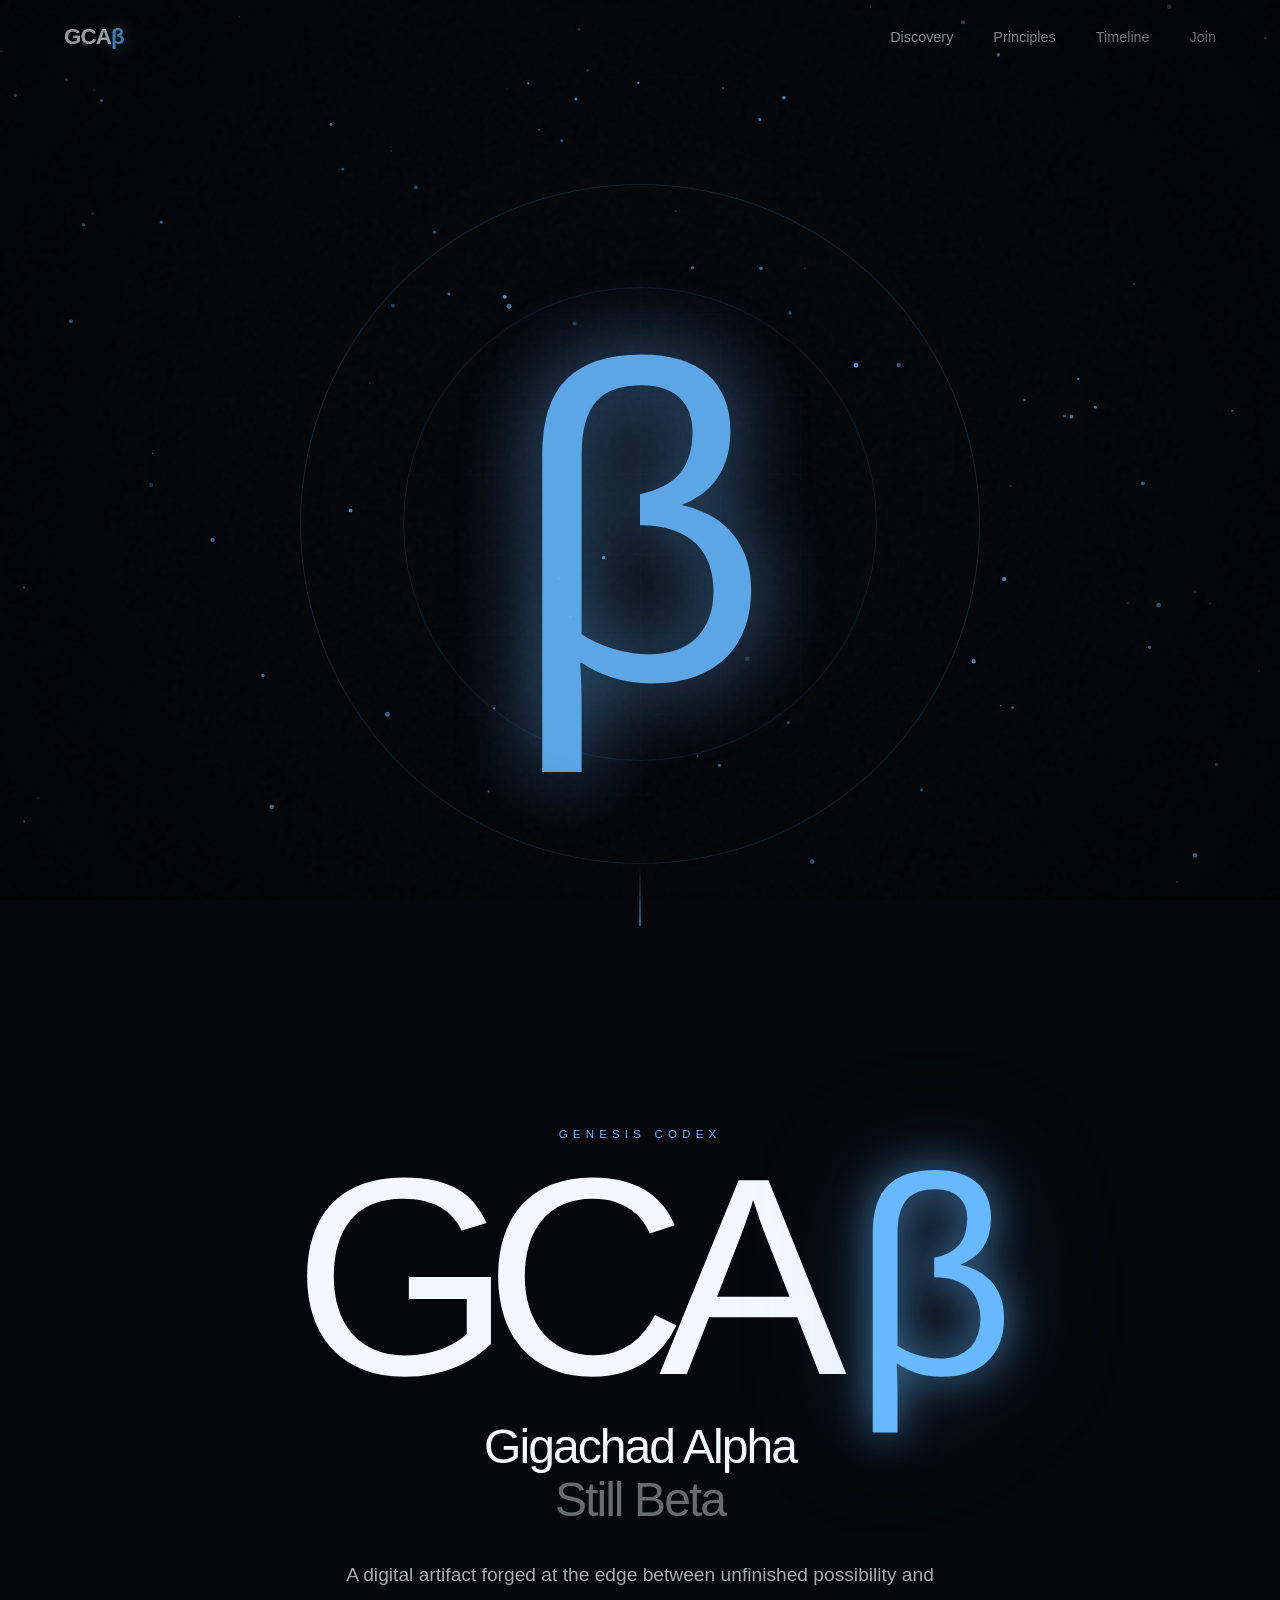
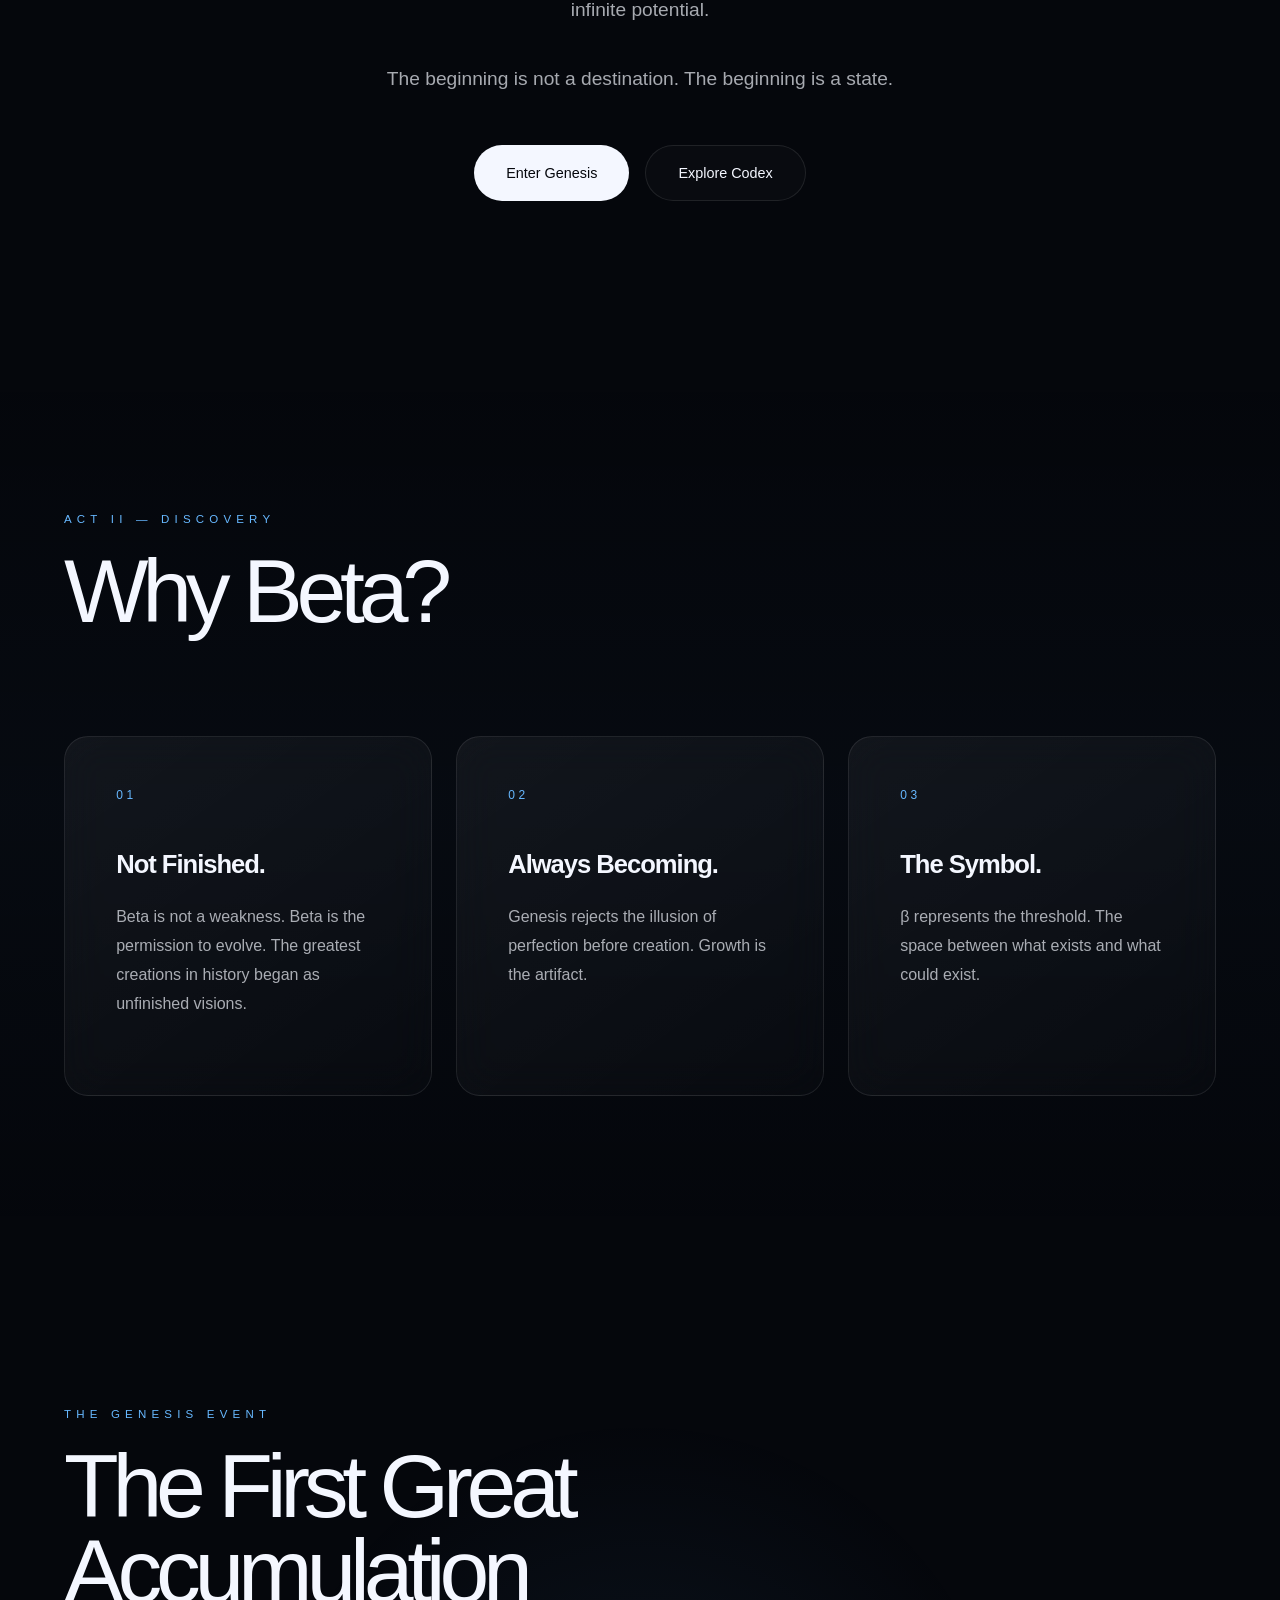
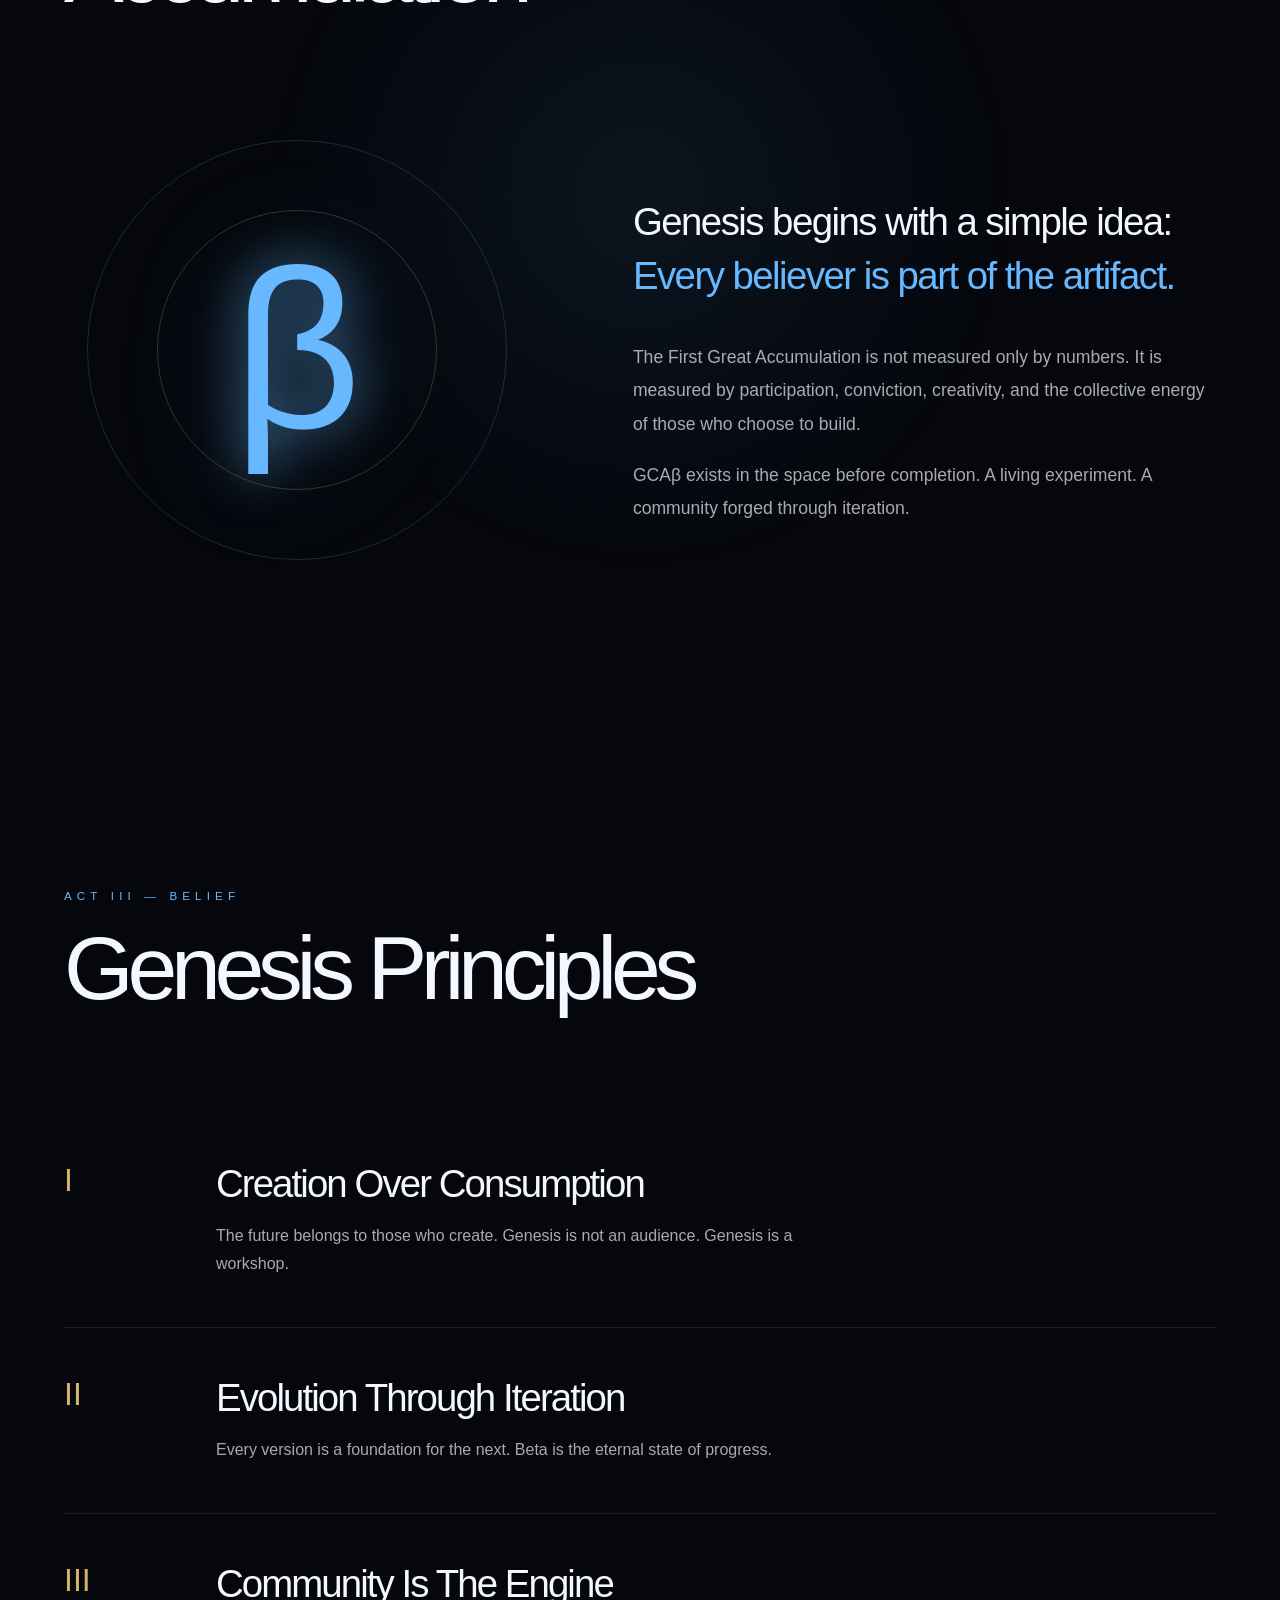
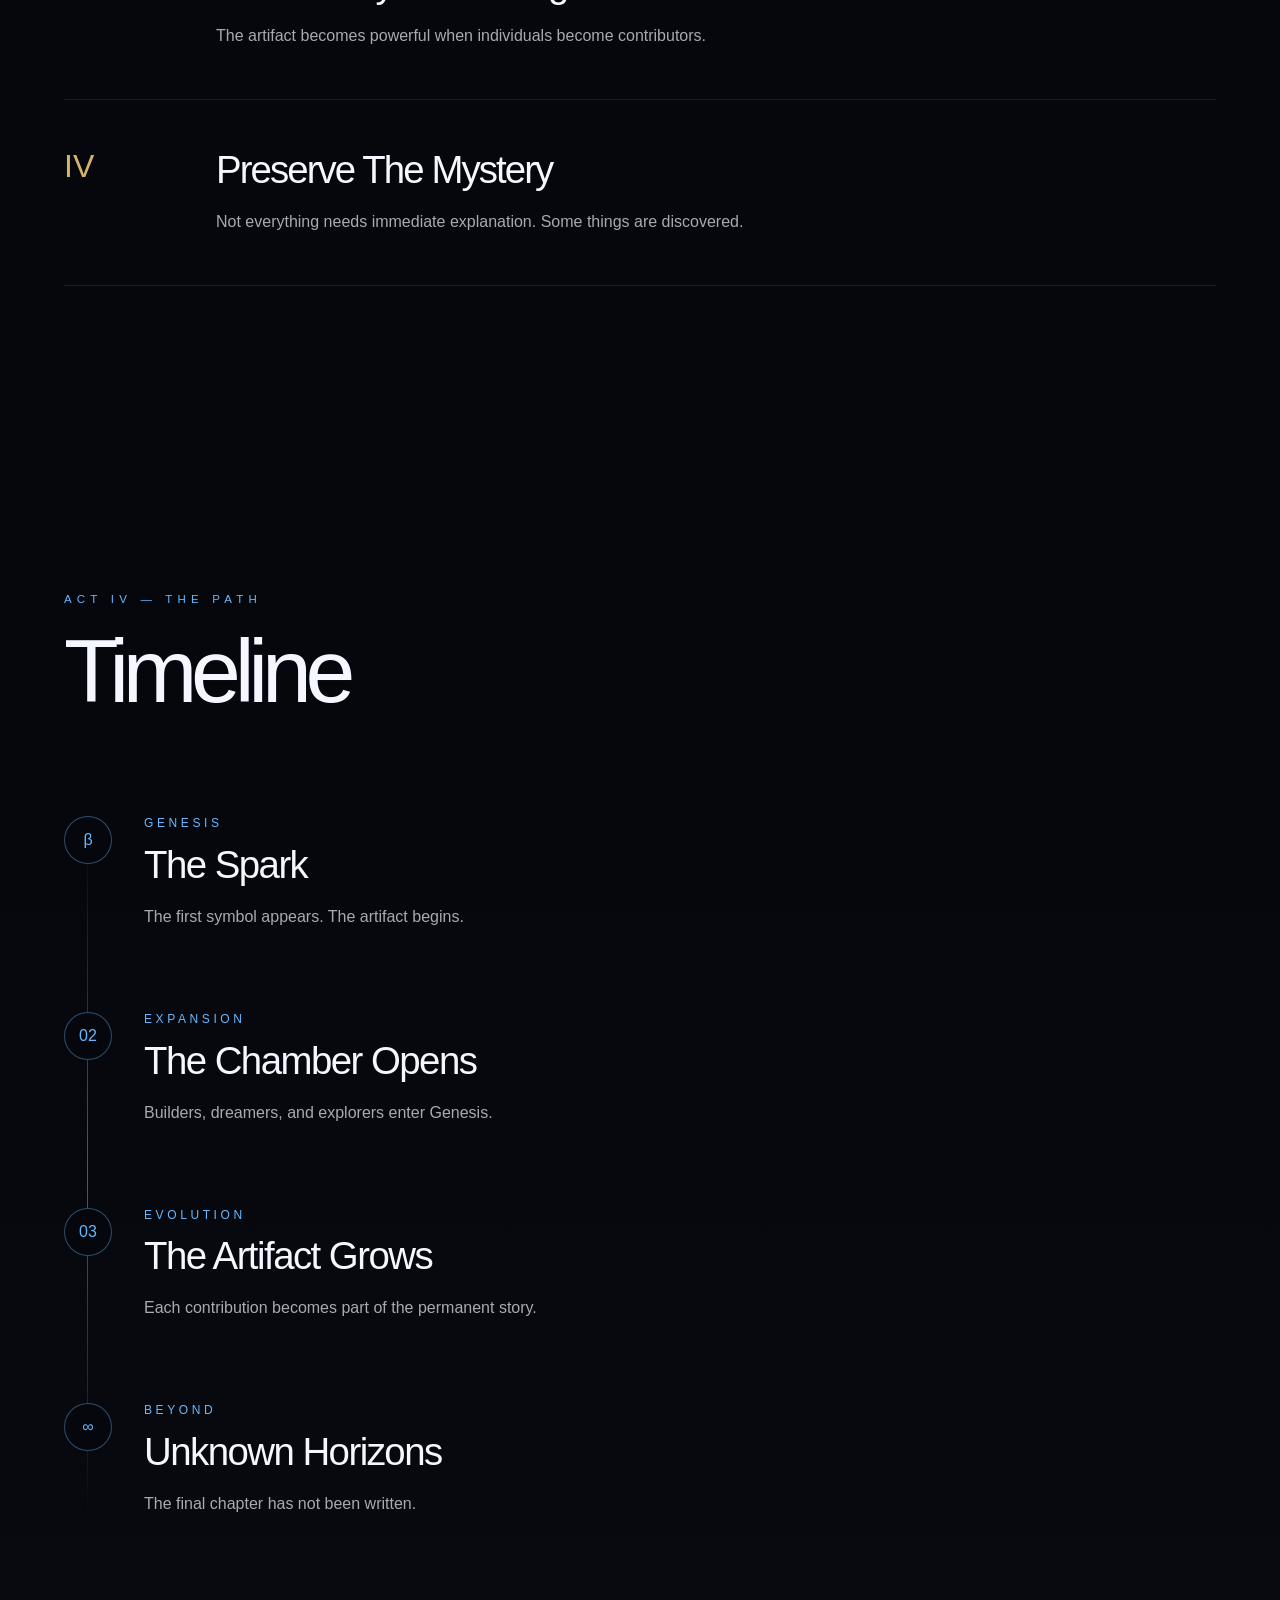
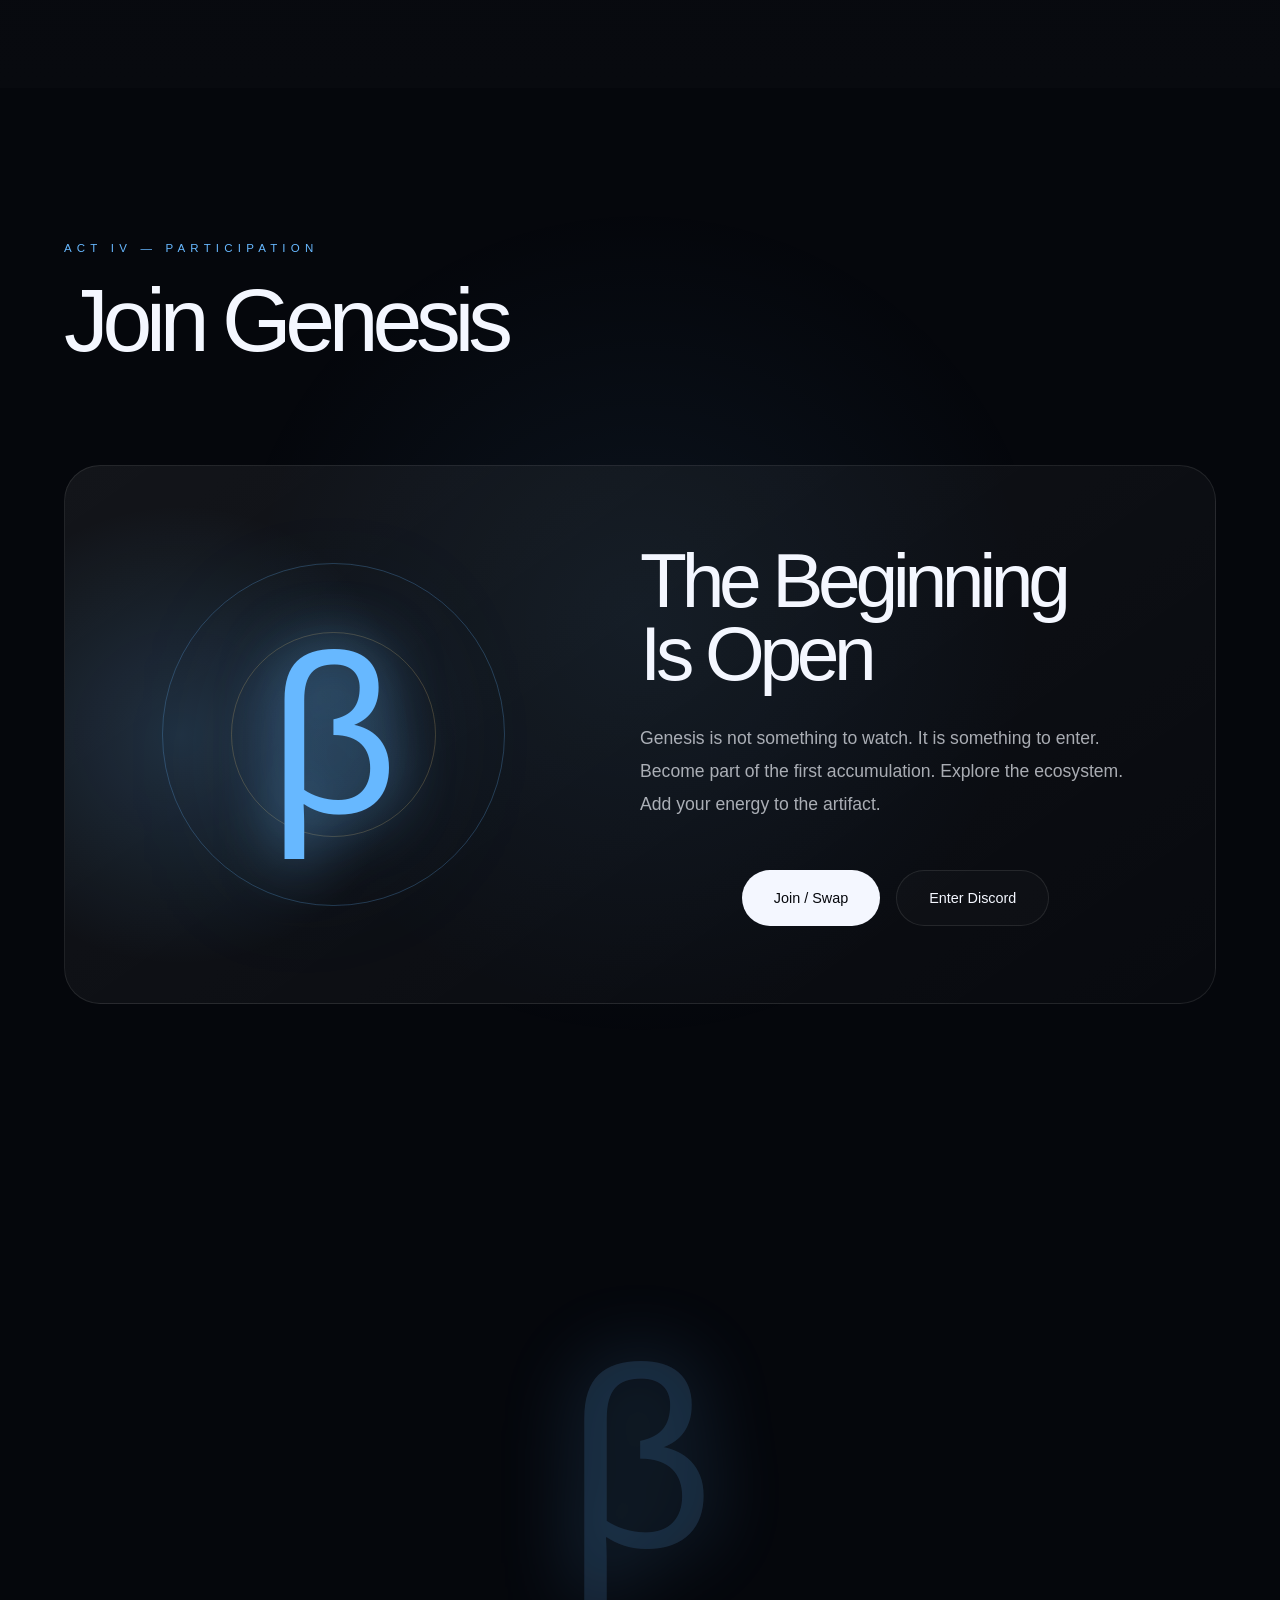
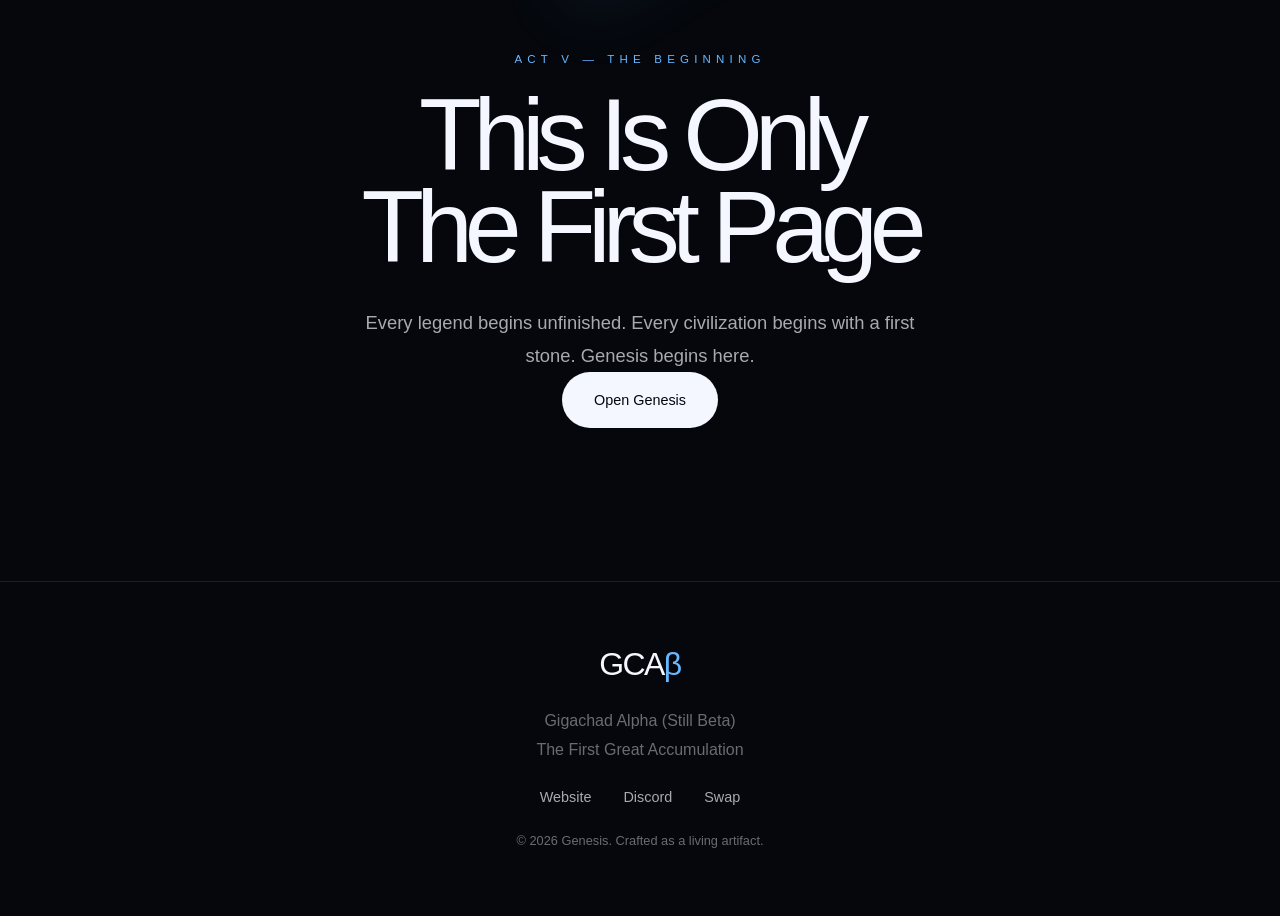
==== index.html @ 34734d59 "Add files via upload" ====
<!DOCTYPE html>
<html lang="en">
<head>
    <meta charset="UTF-8">

    <meta name="viewport" content="width=device-width, initial-scale=1.0">

    <title>GCAβ — Gigachad Alpha (Still Beta)</title>

    <meta name="description" content="Genesis Codex. GCAβ — Gigachad Alpha (Still Beta). A digital artifact documenting the First Great Accumulation.">

    <meta name="keywords" content="GCAβ, Gigachad Alpha, Genesis, crypto, Base, Web3, community, accumulation">

    <meta name="author" content="Genesis">

    <meta name="theme-color" content="#05070c">

    <meta property="og:title" content="GCAβ — Gigachad Alpha (Still Beta)">
    <meta property="og:description" content="The First Great Accumulation begins. Enter Genesis.">
    <meta property="og:type" content="website">
    <meta property="og:url" content="https://gchbeta.github.io/GCA/">

    <meta name="twitter:card" content="summary_large_image">
    <meta name="twitter:title" content="GCAβ — Gigachad Alpha (Still Beta)">
    <meta name="twitter:description" content="The First Great Accumulation begins.">

    <link rel="stylesheet" href="styles.css">
    <link rel="icon"
      type="image/svg+xml"
      href="favicon.svg">

</head>

<body>


    <div class="genesis-loader" aria-hidden="true">
        <div class="loader-symbol">
            β
        </div>

        <div class="loader-line"></div>

        <p>
            Initializing Genesis
        </p>
    </div>


    <header class="site-header">

        <nav class="navigation" aria-label="Main navigation">

            <a href="#arrival" class="brand" aria-label="Genesis home">
                GCA<span>β</span>
            </a>

            <button class="menu-toggle"
                    type="button"
                    aria-label="Open navigation menu"
                    aria-expanded="false">

                <span></span>
                <span></span>

            </button>


            <div class="nav-links">

                <a href="#discovery">
                    Discovery
                </a>

                <a href="#belief">
                    Principles
                </a>

                <a href="#timeline">
                    Timeline
                </a>

                <a href="#join">
                    Join
                </a>

            </div>

        </nav>

    </header>



    <main>

        <canvas id="particle-field"></canvas>

            <section class="genesis-opening">

            <div class="opening-core">

            <div class="opening-beta">
            β
            </div>

            </div>

                        <div class="ambient-grid"></div>

            <div class="energy-core"
                 aria-hidden="true">

                <div class="beta-ring"></div>

            </div>

                        <div class="scroll-indicator"
                 aria-hidden="true">

                <span></span>


            </div>


</section>

        <!-- ======================================================
             ACT I — ARRIVAL
        ======================================================= -->


        <section id="arrival"
                 class="chapter chapter-arrival"
                 aria-labelledby="arrival-title">

            

            <div class="hero-content">


                <p class="eyebrow">
                    Genesis Codex
                </p>


                <h1 id="arrival-title">

                    <span>
                        GCA
                    </span><span class="symbol">
                        β
                    </span>

                </h1>


                <h2>
                    Gigachad Alpha
                    <br>
                    <span>
                        Still Beta
                    </span>
                </h2>


                <p class="hero-description">

                    A digital artifact forged at the edge between
                    unfinished possibility and infinite potential.

                    <br><br>

                    The beginning is not a destination.
                    The beginning is a state.

                </p>


                <div class="hero-actions">

                    <a class="primary-button"
                       href="https://gchbeta.github.io/GCA/"
                       target="_blank"
                       rel="noopener noreferrer">

                        Enter Genesis

                    </a>


                    <a class="secondary-button"
                       href="#discovery">

                        Explore Codex

                    </a>

                </div>


            </div>



        </section>





        <!-- ======================================================
             ACT II — DISCOVERY
        ======================================================= -->


        <section id="discovery"
                 class="chapter chapter-discovery"
                 aria-labelledby="discovery-title">


            <div class="section-container">


                <header class="section-header">

                    <p class="eyebrow">
                        Act II — Discovery
                    </p>


                    <h2 id="discovery-title">

                        Why Beta?

                    </h2>


                </header>



                <div class="manifesto-grid">


                    <article class="manifesto-card">

                        <span class="card-index">
                            01
                        </span>


                        <h3>
                            Not Finished.
                        </h3>


                        <p>

                            Beta is not a weakness.
                            Beta is the permission to evolve.

                            The greatest creations in history
                            began as unfinished visions.

                        </p>


                    </article>



                    <article class="manifesto-card">

                        <span class="card-index">
                            02
                        </span>


                        <h3>
                            Always Becoming.
                        </h3>


                        <p>

                            Genesis rejects the illusion of
                            perfection before creation.

                            Growth is the artifact.

                        </p>


                    </article>



                    <article class="manifesto-card">

                        <span class="card-index">
                            03
                        </span>


                        <h3>
                            The Symbol.
                        </h3>


                        <p>

                            β represents the threshold.

                            The space between what exists
                            and what could exist.

                        </p>


                    </article>



                </div>


            </div>


        </section>

                <!-- ======================================================
             ACT II — THE FIRST GREAT ACCUMULATION
        ======================================================= -->


        <section class="chapter chapter-accumulation"
                 aria-labelledby="accumulation-title">


            <div class="section-container">


                <header class="section-header">

                    <p class="eyebrow">
                        The Genesis Event
                    </p>


                    <h2 id="accumulation-title">

                        The First Great
                        <br>
                        Accumulation

                    </h2>


                </header>



                <div class="accumulation-layout">


                    <div class="accumulation-symbol"
                         aria-hidden="true">

                        <div class="orbit orbit-one"></div>
                        <div class="orbit orbit-two"></div>

                        <div class="core-symbol">
                            β
                        </div>

                    </div>



                    <div class="accumulation-text">


                        <p class="large-text">

                            Genesis begins with a simple idea:

                            <strong>
                                Every believer is part of the artifact.
                            </strong>

                        </p>



                        <p>

                            The First Great Accumulation is not
                            measured only by numbers.

                            It is measured by participation,
                            conviction, creativity,
                            and the collective energy of those
                            who choose to build.

                        </p>



                        <p>

                            GCAβ exists in the space before
                            completion.

                            A living experiment.
                            A community forged through iteration.

                        </p>



                    </div>


                </div>


            </div>


        </section>





        <!-- ======================================================
             ACT III — BELIEF
        ======================================================= -->


        <section id="belief"
                 class="chapter chapter-belief"
                 aria-labelledby="belief-title">


            <div class="section-container">


                <header class="section-header">

                    <p class="eyebrow">
                        Act III — Belief
                    </p>


                    <h2 id="belief-title">

                        Genesis Principles

                    </h2>


                </header>




                <div class="principles">


                    <article class="principle">


                        <div class="principle-number">
                            I
                        </div>


                        <div>

                            <h3>
                                Creation Over Consumption
                            </h3>


                            <p>

                                The future belongs to those who
                                create.

                                Genesis is not an audience.
                                Genesis is a workshop.

                            </p>


                        </div>


                    </article>




                    <article class="principle">


                        <div class="principle-number">
                            II
                        </div>


                        <div>

                            <h3>
                                Evolution Through Iteration
                            </h3>


                            <p>

                                Every version is a foundation
                                for the next.

                                Beta is the eternal state of
                                progress.

                            </p>


                        </div>


                    </article>




                    <article class="principle">


                        <div class="principle-number">
                            III
                        </div>


                        <div>

                            <h3>
                                Community Is The Engine
                            </h3>


                            <p>

                                The artifact becomes powerful
                                when individuals become
                                contributors.

                            </p>


                        </div>


                    </article>




                    <article class="principle">


                        <div class="principle-number">
                            IV
                        </div>


                        <div>

                            <h3>
                                Preserve The Mystery
                            </h3>


                            <p>

                                Not everything needs immediate
                                explanation.

                                Some things are discovered.

                            </p>


                        </div>


                    </article>



                </div>


            </div>


        </section>





        <!-- ======================================================
             ACT IV — TIMELINE
        ======================================================= -->


        <section id="timeline"
                 class="chapter chapter-timeline"
                 aria-labelledby="timeline-title">


            <div class="section-container">


                <header class="section-header">


                    <p class="eyebrow">
                        Act IV — The Path
                    </p>


                    <h2 id="timeline-title">

                        Timeline

                    </h2>


                </header>




                <div class="timeline-track">


                    <article class="timeline-entry">


                        <div class="timeline-marker">
                            β
                        </div>


                        <div class="timeline-content">


                            <p class="timeline-stage">
                                Genesis
                            </p>


                            <h3>
                                The Spark
                            </h3>


                            <p>

                                The first symbol appears.

                                The artifact begins.

                            </p>


                        </div>


                    </article>





                    <article class="timeline-entry">


                        <div class="timeline-marker">
                            02
                        </div>


                        <div class="timeline-content">


                            <p class="timeline-stage">
                                Expansion
                            </p>


                            <h3>
                                The Chamber Opens
                            </h3>


                            <p>

                                Builders, dreamers,
                                and explorers enter Genesis.

                            </p>


                        </div>


                    </article>





                    <article class="timeline-entry">


                        <div class="timeline-marker">
                            03
                        </div>


                        <div class="timeline-content">


                            <p class="timeline-stage">
                                Evolution
                            </p>


                            <h3>
                                The Artifact Grows
                            </h3>


                            <p>

                                Each contribution becomes
                                part of the permanent story.

                            </p>


                        </div>


                    </article>





                    <article class="timeline-entry">


                        <div class="timeline-marker">
                            ∞
                        </div>


                        <div class="timeline-content">


                            <p class="timeline-stage">
                                Beyond
                            </p>


                            <h3>
                                Unknown Horizons
                            </h3>


                            <p>

                                The final chapter has not
                                been written.

                            </p>


                        </div>


                    </article>



                </div>


            </div>


        </section>

                <!-- ======================================================
             ACT IV — PARTICIPATION
        ======================================================= -->


        <section id="join"
                 class="chapter chapter-join"
                 aria-labelledby="join-title">


            <div class="section-container">


                <header class="section-header">


                    <p class="eyebrow">
                        Act IV — Participation
                    </p>


                    <h2 id="join-title">

                        Join Genesis

                    </h2>


                </header>



                <div class="join-panel">


                    <div class="join-emblem"
                         aria-hidden="true">

                        <div class="join-ring"></div>

                        <div class="join-beta">
                            β
                        </div>

                    </div>



                    <div class="join-content">


                        <h3>

                            The Beginning
                            <br>
                            Is Open

                        </h3>



                        <p>

                            Genesis is not something to watch.

                            It is something to enter.

                            Become part of the first accumulation.
                            Explore the ecosystem.
                            Add your energy to the artifact.

                        </p>




                        <div class="join-actions">


                            <a class="primary-button"
                               href="https://app.uniswap.org/swap?chain=base&inputCurrency=NATIVE&outputCurrency=0x6d0b8eb75e9d6735cc301c3a6e82adee43590b07&value=0.0060&field=input"
                               target="_blank"
                               rel="noopener noreferrer">

                                Join / Swap

                            </a>



                            <a class="secondary-button"
                               href="https://discord.gg/bB5WRbemFR"
                               target="_blank"
                               rel="noopener noreferrer">

                                Enter Discord

                            </a>


                        </div>



                    </div>


                </div>


            </div>


        </section>





        <!-- ======================================================
             ACT V — THE BEGINNING
        ======================================================= -->


        <section class="chapter chapter-beginning"
                 aria-labelledby="beginning-title">


            <div class="final-chamber">


                <div class="final-symbol"
                     aria-hidden="true">

                    β

                </div>



                <p class="eyebrow">

                    Act V — The Beginning

                </p>



                <h2 id="beginning-title">

                    This Is Only
                    <br>
                    The First Page

                </h2>



                <p>

                    Every legend begins unfinished.

                    Every civilization begins with a first stone.

                    Genesis begins here.

                </p>



                <a class="primary-button"
                   href="https://gchbeta.github.io/GCA/"
                   target="_blank"
                   rel="noopener noreferrer">

                    Open Genesis

                </a>



            </div>


        </section>



    </main>





    <footer class="site-footer">


        <div class="footer-inner">


            <div class="footer-brand">

                GCA<span>β</span>

            </div>



            <p>

                Gigachad Alpha (Still Beta)

                <br>

                The First Great Accumulation

            </p>



            <div class="footer-links">


                <a href="https://gchbeta.github.io/GCA/"
                   target="_blank"
                   rel="noopener noreferrer">

                    Website

                </a>



                <a href="https://discord.gg/bB5WRbemFR"
                   target="_blank"
                   rel="noopener noreferrer">

                    Discord

                </a>



                <a href="https://app.uniswap.org/swap?chain=base&inputCurrency=NATIVE&outputCurrency=0x6d0b8eb75e9d6735cc301c3a6e82adee43590b07&value=0.0060&field=input"
                   target="_blank"
                   rel="noopener noreferrer">

                    Swap

                </a>


            </div>



            <p class="copyright">

                © <span id="current-year"></span> Genesis.

                Crafted as a living artifact.

            </p>


        </div>


    </footer>





    <script src="app.js"></script>


</body>

</html>
---- styles.css ----
/*
========================================================

    GENESIS CODEX
    GCAβ — Gigachad Alpha (Still Beta)

    Production Stylesheet
    Pure CSS3

========================================================
*/


/* ======================================================
   ROOT SYSTEM
====================================================== */


:root {

    --obsidian:
        #05070c;

    --void:
        #020308;

    --surface:
        rgba(255, 255, 255, 0.035);

    --surface-light:
        rgba(255, 255, 255, 0.06);

    --line:
        rgba(255, 255, 255, 0.09);

    --text:
        #f4f7ff;

    --text-soft:
        rgba(244, 247, 255, 0.68);

    --text-muted:
        rgba(244, 247, 255, 0.42);

    --blue:
        #67b8ff;

    --blue-soft:
        rgba(103, 184, 255, 0.25);

    --gold:
        #d6b36a;

    --beta-glow:
        rgba(103, 184, 255, 0.65);

    --max-width:
        1280px;

    --section-padding:
        clamp(5rem, 12vw, 12rem);

    --radius:
        24px;

    --transition:
        500ms cubic-bezier(.22, 1, .36, 1);

}





/* ======================================================
   RESET
====================================================== */


*,
*::before,
*::after {

    box-sizing:
        border-box;

}



html {

    scroll-behavior:
        smooth;

    background:
        var(--obsidian);

}



body {

    margin:
        0;

    min-height:
        100vh;

    background:
        var(--obsidian);

    color:
        var(--text);

    font-family:

        Inter,
        -apple-system,
        BlinkMacSystemFont,
        "SF Pro Display",
        "SF Pro Text",
        Helvetica,
        Arial,
        sans-serif;

    overflow-x:
        hidden;

    text-rendering:
        optimizeLegibility;

    -webkit-font-smoothing:
        antialiased;

}





img,
svg {

    max-width:
        100%;

    display:
        block;

}



a {

    color:
        inherit;

    text-decoration:
        none;

}



button {

    font:
        inherit;

}





/* ======================================================
   LOADING CHAMBER
====================================================== */


.genesis-loader {

    position:
        fixed;

    inset:
        0;

    z-index:
        9999;

    display:
        flex;

    flex-direction:
        column;

    align-items:
        center;

    justify-content:
        center;

    background:
        var(--void);

    transition:
        opacity 900ms ease,
        visibility 900ms ease;

}



.genesis-loader.hidden {

    opacity:
        0;

    visibility:
        hidden;

}



.loader-symbol {

    font-size:
        clamp(5rem, 12vw, 10rem);

    font-weight:
        300;

    color:
        var(--blue);

    text-shadow:

        0 0 40px var(--beta-glow),
        0 0 100px rgba(103,184,255,.25);

    animation:

        loaderPulse 2.8s infinite ease-in-out;

}



.loader-line {

    width:
        180px;

    height:
        1px;

    margin-top:
        2rem;

    background:

        linear-gradient(

            90deg,

            transparent,

            var(--blue),

            transparent

        );

    animation:

        loaderScan 2s infinite ease;

}



.genesis-loader p {

    margin-top:
        1.5rem;

    color:
        var(--text-muted);

    font-size:
        .75rem;

    letter-spacing:
        .35em;

    text-transform:
        uppercase;

}





@keyframes loaderPulse {


    0%,
    100% {

        transform:
            scale(.95);

        opacity:
            .65;

    }


    50% {

        transform:
            scale(1.05);

        opacity:
            1;

    }


}



@keyframes loaderScan {


    0% {

        transform:
            scaleX(.2);

        opacity:
            .3;

    }


    50% {

        transform:
            scaleX(1);

        opacity:
            1;

    }


    100% {

        transform:
            scaleX(.2);

        opacity:
            .3;

    }


}





/* ======================================================
   HEADER
====================================================== */


.site-header {

    position:
        fixed;

    top:
        0;

    left:
        0;

    width:
        100%;

    z-index:
        100;

    padding:
        1.5rem clamp(1.5rem, 5vw, 4rem);

    transition:
        background var(--transition),
        backdrop-filter var(--transition);

}



.site-header.scrolled {

    background:
        rgba(5,7,12,.65);

    backdrop-filter:
        blur(20px);

    border-bottom:
        1px solid var(--line);

}



.navigation {

    max-width:
        var(--max-width);

    margin:
        auto;

    display:
        flex;

    align-items:
        center;

    justify-content:
        space-between;

}



.brand {

    font-size:
        1.4rem;

    font-weight:
        600;

    letter-spacing:
        -.04em;

}



.brand span {

    color:
        var(--blue);

    text-shadow:
        0 0 18px var(--beta-glow);

}



.nav-links {

    display:
        flex;

    gap:
        2.5rem;

}



.nav-links a {

    position:
        relative;

    color:
        var(--text-soft);

    font-size:
        .9rem;

    transition:
        color var(--transition);

}



.nav-links a:hover {

    color:
        var(--text);

}



.nav-links a::after {

    content:
        "";

    position:
        absolute;

    bottom:
        -.5rem;

    left:
        0;

    width:
        100%;

    height:
        1px;

    background:
        var(--blue);

    transform:
        scaleX(0);

    transform-origin:
        left;

    transition:
        transform var(--transition);

}



.nav-links a:hover::after {

    transform:
        scaleX(1);

}

/* ======================================================
   MOBILE NAVIGATION
====================================================== */


.menu-toggle {

    display:
        none;

    width:
        42px;

    height:
        42px;

    border:
        1px solid var(--line);

    background:
        transparent;

    border-radius:
        50%;

    cursor:
        pointer;

    align-items:
        center;

    justify-content:
        center;

    flex-direction:
        column;

    gap:
        6px;

}



.menu-toggle span {

    width:
        16px;

    height:
        1px;

    background:
        var(--text);

    transition:
        transform var(--transition);

}





/* ======================================================
   GLOBAL CHAPTER SYSTEM
====================================================== */


.chapter {

    position:
        relative;

    min-height:
        100vh;

    display:
        flex;

    align-items:
        center;

    overflow:
        hidden;

    padding:
        var(--section-padding) clamp(1.5rem, 5vw, 4rem);

}



.section-container {

    position:
        relative;

    width:
        min(100%, var(--max-width));

    margin:
        auto;

}



.section-header {

    max-width:
        900px;

    margin-bottom:
        clamp(3rem, 8vw, 7rem);

}



.eyebrow {

    margin:
        0 0 1.5rem;

    color:
        var(--blue);

    font-size:
        .72rem;

    font-weight:
        500;

    letter-spacing:
        .45em;

    text-transform:
        uppercase;

}



.section-header h2 {

    margin:
        0;

    font-size:
        clamp(3rem, 7vw, 7rem);

    line-height:
        .95;

    letter-spacing:
        -.07em;

    font-weight:
        500;

}


#particle-field {

    position:fixed;

    inset:0;

    width:100%;

    height:100%;

    pointer-events:none;

    z-index:0;

}


main,
.site-header,
.site-footer {

    position:relative;

    z-index:2;

}


/* ======================================================
   ARRIVAL / HERO
====================================================== */

.genesis-opening {

    min-height:100vh;

    display:flex;

    align-items:center;

    justify-content:center;

    position:relative;

}


.opening-beta {

    font-size:
        clamp(15rem,35vw,35rem);

    font-weight:200;

    color:#67b8ff;

    opacity:.9;

    text-shadow:
        0 0 80px rgba(103,184,255,.7);

    animation:
        breathe 8s infinite ease-in-out;

}


.opening-core p {

    text-align:center;

    letter-spacing:.5em;

    text-transform:uppercase;

    color:
        rgba(255,255,255,.5);

}



@keyframes breathe {

    0%,100% {

        transform:scale(.96);

    }


    50% {

        transform:scale(1.04);

    }

}


.chapter-arrival {

    min-height:
        100svh;

    justify-content:
        center;

}



.ambient-grid {

    position:
        absolute;

    inset:
        0;

    opacity:
        .35;

    background-image:

        linear-gradient(
            rgba(103,184,255,.06) 1px,
            transparent 1px
        ),

        linear-gradient(
            90deg,
            rgba(103,184,255,.06) 1px,
            transparent 1px
        );

    background-size:
        80px 80px;

    mask-image:
        radial-gradient(
            circle at center,
            black,
            transparent 70%
        );

}



.energy-core {

    position:
        absolute;

    top:
        50%;

    left:
        50%;

    width:
        min(75vw, 850px);

    aspect-ratio:
        1;

    transform:
        translate(-50%, -50%);

    pointer-events:
        none;

}



.beta-ring {

    position:
        absolute;

    inset:
        10%;

    border-radius:
        50%;

    border:

        1px solid
        rgba(103,184,255,.15);

    animation:

        rotateSlow 40s linear infinite;

}



.beta-ring::before {

    content:
        "";

    position:
        absolute;

    inset:
        15%;

    border-radius:
        inherit;

    border:

        1px solid
        rgba(103,184,255,.1);

}



.beta-symbol {

    position:
        absolute;

    inset:
        0;

    display:
        flex;

    align-items:
        center;

    justify-content:
        center;

    font-size:
        clamp(18rem, 40vw, 35rem);

    font-weight:
        200;

    color:
        rgba(103,184,255,.08);

    text-shadow:

        0 0 80px rgba(103,184,255,.2);

}



.hero-content {

    position:
        relative;

    z-index:
        2;

    text-align:
        center;

    max-width:
        900px;

}



.hero-content h1 {

    margin:
        0;

    font-size:
        clamp(7rem, 22vw, 18rem);

    line-height:
        .8;

    font-weight:
        500;

    letter-spacing:
        -.1em;

}



.hero-content h1 .symbol {

    color:
        var(--blue);

    text-shadow:

        0 0 40px var(--beta-glow),
        0 0 120px rgba(103,184,255,.35);

}



.hero-content h2 {

    margin:
        2rem 0;

    font-size:
        clamp(1.8rem, 4vw, 3rem);

    line-height:
        1.1;

    font-weight:
        400;

    letter-spacing:
        -.04em;

}



.hero-content h2 span {

    color:
        var(--text-muted);

}



.hero-description {

    max-width:
        620px;

    margin:
        0 auto;

    color:
        var(--text-soft);

    font-size:
        clamp(1rem, 1.5vw, 1.25rem);

    line-height:
        1.8;

}





/* ======================================================
   BUTTON SYSTEM
====================================================== */


.hero-actions,
.join-actions {

    display:
        flex;

    justify-content:
        center;

    align-items:
        center;

    gap:
        1rem;

    margin-top:
        3rem;

}



.primary-button,
.secondary-button {

    display:
        inline-flex;

    align-items:
        center;

    justify-content:
        center;

    min-height:
        56px;

    padding:
        0 2rem;

    border-radius:
        999px;

    font-size:
        .9rem;

    transition:
        transform var(--transition),
        background var(--transition),
        border-color var(--transition);

}



.primary-button {

    background:
        var(--text);

    color:
        var(--obsidian);

}



.primary-button:hover {

    transform:
        translateY(-3px);

}



.secondary-button {

    border:
        1px solid var(--line);

    color:
        var(--text);

    background:
        rgba(255,255,255,.02);

}



.secondary-button:hover {

    border-color:
        rgba(103,184,255,.5);

    background:
        rgba(103,184,255,.08);

}



.scroll-indicator {

    position:
        absolute;

    bottom:
        3rem;

    left:
        50%;

    transform:
        translateX(-50%);

    display:
        flex;

    flex-direction:
        column;

    align-items:
        center;

    gap:
        1rem;

}



.scroll-indicator span {

    width:
        1px;

    height:
        60px;

    background:
        linear-gradient(
            transparent,
            var(--blue)
        );

}



.scroll-indicator p {

    margin:
        0;

    font-size:
        .65rem;

    letter-spacing:
        .4em;

    text-transform:
        uppercase;

    color:
        var(--text-muted);

}





@keyframes rotateSlow {

    from {

        transform:
            rotate(0deg);

    }


    to {

        transform:
            rotate(360deg);

    }

}

/* ======================================================
   DISCOVERY SECTION
====================================================== */


.chapter-discovery {

    background:
        linear-gradient(
            180deg,
            transparent,
            rgba(103,184,255,.025),
            transparent
        );

}



.manifesto-grid {

    display:
        grid;

    grid-template-columns:
        repeat(3, 1fr);

    gap:
        1.5rem;

}



.manifesto-card {

    position:
        relative;

    padding:
        clamp(2rem, 4vw, 3.5rem);

    min-height:
        360px;

    border:
        1px solid var(--line);

    border-radius:
        var(--radius);

    background:
        linear-gradient(
            145deg,
            rgba(255,255,255,.05),
            rgba(255,255,255,.015)
        );

    backdrop-filter:
        blur(20px);

    transition:
        transform var(--transition),
        border-color var(--transition);

}



.manifesto-card:hover {

    transform:
        translateY(-8px);

    border-color:
        rgba(103,184,255,.35);

}



.card-index {

    display:
        block;

    margin-bottom:
        3rem;

    color:
        var(--blue);

    font-size:
        .75rem;

    letter-spacing:
        .3em;

}



.manifesto-card h3 {

    margin:
        0 0 1.5rem;

    font-size:
        clamp(1.4rem, 2vw, 2rem);

    letter-spacing:
        -.04em;

}



.manifesto-card p {

    margin:
        0;

    color:
        var(--text-soft);

    line-height:
        1.8;

}





/* ======================================================
   ACCUMULATION SECTION
====================================================== */


.chapter-accumulation {

    background:
        radial-gradient(
            circle at center,
            rgba(103,184,255,.08),
            transparent 45%
        );

}



.accumulation-layout {

    display:
        grid;

    grid-template-columns:
        .8fr 1fr;

    align-items:
        center;

    gap:
        clamp(3rem, 8vw, 8rem);

}



.accumulation-symbol {

    position:
        relative;

    aspect-ratio:
        1;

    display:
        flex;

    align-items:
        center;

    justify-content:
        center;

}



.orbit {

    position:
        absolute;

    border-radius:
        50%;

    border:
        1px solid rgba(103,184,255,.2);

}



.orbit-one {

    inset:
        5%;

    animation:
        rotateSlow 35s linear infinite;

}



.orbit-two {

    inset:
        20%;

    border-color:
        rgba(214,179,106,.25);

    animation:
        rotateSlow 20s linear reverse infinite;

}



.core-symbol {

    font-size:
        clamp(8rem, 18vw, 14rem);

    font-weight:
        200;

    color:
        var(--blue);

    text-shadow:

        0 0 50px var(--beta-glow),
        0 0 120px rgba(103,184,255,.3);

}



.accumulation-text {

    color:
        var(--text-soft);

    font-size:
        1.1rem;

    line-height:
        1.9;

}



.accumulation-text .large-text {

    font-size:
        clamp(1.5rem, 3vw, 2.5rem);

    line-height:
        1.4;

    color:
        var(--text);

    letter-spacing:
        -.04em;

}



.accumulation-text strong {

    color:
        var(--blue);

    font-weight:
        500;

}





/* ======================================================
   PRINCIPLES
====================================================== */


.principles {

    display:
        flex;

    flex-direction:
        column;

}



.principle {

    display:
        grid;

    grid-template-columns:
        120px 1fr;

    gap:
        2rem;

    padding:
        3rem 0;

    border-bottom:
        1px solid var(--line);

}



.principle-number {

    font-size:
        2rem;

    color:
        var(--gold);

    font-weight:
        300;

}



.principle h3 {

    margin:
        0 0 1rem;

    font-size:
        clamp(1.5rem, 3vw, 2.5rem);

    font-weight:
        400;

    letter-spacing:
        -.05em;

}



.principle p {

    max-width:
        650px;

    margin:
        0;

    color:
        var(--text-soft);

    line-height:
        1.8;

}





/* ======================================================
   TIMELINE
====================================================== */


.chapter-timeline {

    background:
        linear-gradient(
            180deg,
            transparent,
            rgba(255,255,255,.015)
        );

}



.timeline-track {

    position:
        relative;

    display:
        flex;

    flex-direction:
        column;

    gap:
        4rem;

}



.timeline-track::before {

    content:
        "";

    position:
        absolute;

    left:
        23px;

    top:
        20px;

    bottom:
        20px;

    width:
        1px;

    background:
        linear-gradient(
            transparent,
            rgba(103,184,255,.5),
            transparent
        );

}



.timeline-entry {

    display:
        grid;

    grid-template-columns:
        48px 1fr;

    gap:
        2rem;

}



.timeline-marker {

    width:
        48px;

    height:
        48px;

    border-radius:
        50%;

    border:
        1px solid rgba(103,184,255,.4);

    display:
        flex;

    align-items:
        center;

    justify-content:
        center;

    background:
        var(--obsidian);

    color:
        var(--blue);

    position:
        relative;

    z-index:
        2;

}



.timeline-stage {

    margin:
        0 0 .8rem;

    color:
        var(--blue);

    font-size:
        .75rem;

    letter-spacing:
        .3em;

    text-transform:
        uppercase;

}



.timeline-content h3 {

    margin:
        0 0 1rem;

    font-size:
        clamp(1.5rem, 3vw, 2.4rem);

    font-weight:
        400;

    letter-spacing:
        -.04em;

}



.timeline-content p:last-child {

    color:
        var(--text-soft);

    line-height:
        1.8;

}

/* ======================================================
   JOIN SECTION
====================================================== */


.chapter-join {

    background:
        radial-gradient(
            circle at center,
            rgba(103,184,255,.08),
            transparent 50%
        );

}



.join-panel {

    position:
        relative;

    display:
        grid;

    grid-template-columns:
        .8fr 1fr;

    align-items:
        center;

    gap:
        clamp(3rem, 8vw, 8rem);

    padding:
        clamp(2rem, 5vw, 5rem);

    border:
        1px solid var(--line);

    border-radius:
        calc(var(--radius) * 1.5);

    background:

        linear-gradient(
            145deg,
            rgba(255,255,255,.06),
            rgba(255,255,255,.015)
        );

    overflow:
        hidden;

}



.join-panel::before {

    content:
        "";

    position:
        absolute;

    width:
        500px;

    height:
        500px;

    top:
        50%;

    left:
        10%;

    transform:
        translate(-50%, -50%);

    background:
        radial-gradient(
            circle,
            rgba(103,184,255,.18),
            transparent 65%
        );

    pointer-events:
        none;

}



.join-emblem {

    position:
        relative;

    aspect-ratio:
        1;

    display:
        flex;

    align-items:
        center;

    justify-content:
        center;

}



.join-ring {

    position:
        absolute;

    inset:
        8%;

    border-radius:
        50%;

    border:

        1px solid
        rgba(103,184,255,.25);

    animation:

        rotateSlow 30s linear infinite;

}



.join-ring::after {

    content:
        "";

    position:
        absolute;

    inset:
        20%;

    border-radius:
        inherit;

    border:

        1px solid
        rgba(214,179,106,.25);

}



.join-beta {

    position:
        relative;

    font-size:
        clamp(8rem, 18vw, 14rem);

    font-weight:
        200;

    color:
        var(--blue);

    text-shadow:

        0 0 60px var(--beta-glow),
        0 0 140px rgba(103,184,255,.35);

}



.join-content h3 {

    margin:
        0 0 2rem;

    font-size:
        clamp(2.5rem, 6vw, 5rem);

    line-height:
        .95;

    font-weight:
        400;

    letter-spacing:
        -.07em;

}



.join-content p {

    max-width:
        600px;

    color:
        var(--text-soft);

    font-size:
        1.1rem;

    line-height:
        1.9;

}





/* ======================================================
   FINAL CHAMBER
====================================================== */


.chapter-beginning {

    min-height:
        90vh;

    justify-content:
        center;

    text-align:
        center;

}



.final-chamber {

    max-width:
        900px;

}



.final-symbol {

    margin-bottom:
        3rem;

    font-size:
        clamp(8rem, 20vw, 16rem);

    font-weight:
        200;

    color:
        rgba(103,184,255,.15);

    text-shadow:

        0 0 80px rgba(103,184,255,.3);

}



.final-chamber h2 {

    margin:
        0 0 2rem;

    font-size:
        clamp(3rem, 8vw, 8rem);

    line-height:
        .9;

    letter-spacing:
        -.08em;

    font-weight:
        500;

}



.final-chamber p:not(.eyebrow) {

    max-width:
        600px;

    margin:
        0 auto;

    color:
        var(--text-soft);

    font-size:
        1.15rem;

    line-height:
        1.8;

}





/* ======================================================
   FOOTER
====================================================== */


.site-footer {

    border-top:
        1px solid var(--line);

    padding:
        4rem clamp(1.5rem, 5vw, 4rem);

}



.footer-inner {

    max-width:
        var(--max-width);

    margin:
        auto;

    display:
        flex;

    flex-direction:
        column;

    align-items:
        center;

    text-align:
        center;

    gap:
        1.5rem;

}



.footer-brand {

    font-size:
        2rem;

    font-weight:
        500;

    letter-spacing:
        -.05em;

}



.footer-brand span {

    color:
        var(--blue);

}



.footer-inner p {

    margin:
        0;

    color:
        var(--text-muted);

    line-height:
        1.8;

}



.footer-links {

    display:
        flex;

    flex-wrap:
        wrap;

    justify-content:
        center;

    gap:
        2rem;

}



.footer-links a {

    color:
        var(--text-soft);

    font-size:
        .9rem;

    transition:
        color var(--transition);

}



.footer-links a:hover {

    color:
        var(--blue);

}



.copyright {

    font-size:
        .8rem;

}





/* ======================================================
   REVEAL ANIMATIONS
====================================================== */


.reveal {

    opacity:
        0;

    transform:
        translateY(40px);

    transition:

        opacity 900ms cubic-bezier(.22,1,.36,1),
        transform 900ms cubic-bezier(.22,1,.36,1);

}



.reveal.visible {

    opacity:
        1;

    transform:
        translateY(0);

}





/* ======================================================
   PERFORMANCE
====================================================== */


.energy-core,
.beta-ring,
.orbit,
.join-ring {

    will-change:
        transform;

}





/* ======================================================
   RESPONSIVE TABLET
====================================================== */


@media (max-width: 900px) {


    .manifesto-grid {

        grid-template-columns:
            1fr;

    }



    .accumulation-layout,
    .join-panel {

        grid-template-columns:
            1fr;

    }



    .accumulation-symbol,
    .join-emblem {

        max-width:
            420px;

        margin:
            auto;

    }



    .principle {

        grid-template-columns:
            70px 1fr;

    }


}

/* ======================================================
   RESPONSIVE MOBILE SYSTEM
====================================================== */


@media (max-width: 700px) {



    :root {

        --section-padding:
            5rem;

    }



    .site-header {

        padding:
            1.25rem 1.25rem;

    }



    .menu-toggle {

        display:
            flex;

    }



    .nav-links {

        position:
            fixed;

        top:
            0;

        right:
            0;

        width:
            min(85vw, 360px);

        height:
            100svh;

        padding:
            7rem 2rem 2rem;

        flex-direction:
            column;

        gap:
            1.8rem;

        background:

            rgba(5,7,12,.92);

        backdrop-filter:
            blur(30px);

        border-left:
            1px solid var(--line);

        transform:
            translateX(100%);

        transition:
            transform var(--transition);

    }



    .nav-links.active {

        transform:
            translateX(0);

    }



    .nav-links a {

        font-size:
            1.2rem;

    }



    .menu-toggle.active span:first-child {

        transform:
            translateY(3.5px)
            rotate(45deg);

    }



    .menu-toggle.active span:last-child {

        transform:
            translateY(-3.5px)
            rotate(-45deg);

    }





    .chapter {

        padding:
            5rem 1.25rem;

    }



    .hero-content h1 {

        font-size:
            clamp(5rem, 28vw, 9rem);

    }



    .hero-content h2 {

        margin-top:
            1.5rem;

    }



    .hero-actions,
    .join-actions {

        flex-direction:
            column;

        width:
            100%;

    }



    .primary-button,
    .secondary-button {

        width:
            100%;

    }



    .beta-symbol {

        font-size:
            15rem;

    }



    .energy-core {

        width:
            130vw;

    }



    .section-header h2 {

        font-size:
            clamp(2.8rem, 14vw, 4.5rem);

    }



    .manifesto-card {

        min-height:
            auto;

        padding:
            2rem;

    }



    .card-index {

        margin-bottom:
            2rem;

    }



    .accumulation-symbol {

        margin-bottom:
            2rem;

    }



    .accumulation-text {

        font-size:
            1rem;

    }



    .principle {

        grid-template-columns:
            1fr;

        gap:
            1rem;

        padding:
            2rem 0;

    }



    .principle-number {

        font-size:
            1.5rem;

    }



    .timeline-entry {

        grid-template-columns:
            40px 1fr;

        gap:
            1rem;

    }



    .timeline-track::before {

        left:
            19px;

    }



    .timeline-marker {

        width:
            40px;

        height:
            40px;

        font-size:
            .85rem;

    }



    .join-panel {

        padding:
            2rem 1.5rem;

    }



    .join-content h3 {

        font-size:
            clamp(2.5rem, 13vw, 4rem);

    }



    .join-content p {

        font-size:
            1rem;

    }



    .final-chamber h2 {

        font-size:
            clamp(3rem, 15vw, 5rem);

    }



    .footer-links {

        flex-direction:
            column;

        gap:
            1rem;

    }



}







/* ======================================================
   SMALL DEVICE OPTIMIZATION
====================================================== */


@media (max-width: 420px) {



    .hero-content h1 {

        font-size:
            5rem;

    }



    .hero-description {

        font-size:
            .95rem;

    }



    .loader-symbol {

        font-size:
            5rem;

    }



    .timeline-content h3 {

        font-size:
            1.5rem;

    }



}







/* ======================================================
   ACCESSIBILITY
====================================================== */


@media (prefers-reduced-motion: reduce) {



    *,
    *::before,
    *::after {

        animation-duration:
            0.01ms !important;

        animation-iteration-count:
            1 !important;

        scroll-behavior:
            auto !important;

        transition-duration:
            0.01ms !important;

    }



}





/* ======================================================
   FOCUS STATES
====================================================== */


a:focus-visible,
button:focus-visible {

    outline:

        2px solid var(--blue);

    outline-offset:

        6px;

}







/* ======================================================
   SELECTION
====================================================== */


::selection {

    background:
        rgba(103,184,255,.25);

    color:
        var(--text);

}







/* ======================================================
   FINAL ATMOSPHERIC LAYERS
====================================================== */


body::before {

    content:
        "";

    position:
        fixed;

    inset:
        0;

    pointer-events:
        none;

    z-index:
        999;

    background:

        radial-gradient(
            circle at center,
            transparent 40%,
            rgba(0,0,0,.45)
            100%
        );

}



body::after {

    content:
        "";

    position:
        fixed;

    inset:
        0;

    pointer-events:
        none;

    z-index:
        998;

    opacity:
        .025;

    background-image:

        url("data:image/svg+xml,%3Csvg viewBox='0 0 180 180' xmlns='http://www.w3.org/2000/svg'%3E%3Cfilter id='n'%3E%3CfeTurbulence type='fractalNoise' baseFrequency='.8' numOctaves='3'/%3E%3C/filter%3E%3Crect width='180' height='180' filter='url(%23n)'/%3E%3C/svg%3E");

}







/* ======================================================
   END OF GENESIS STYLESHEET
====================================================== */
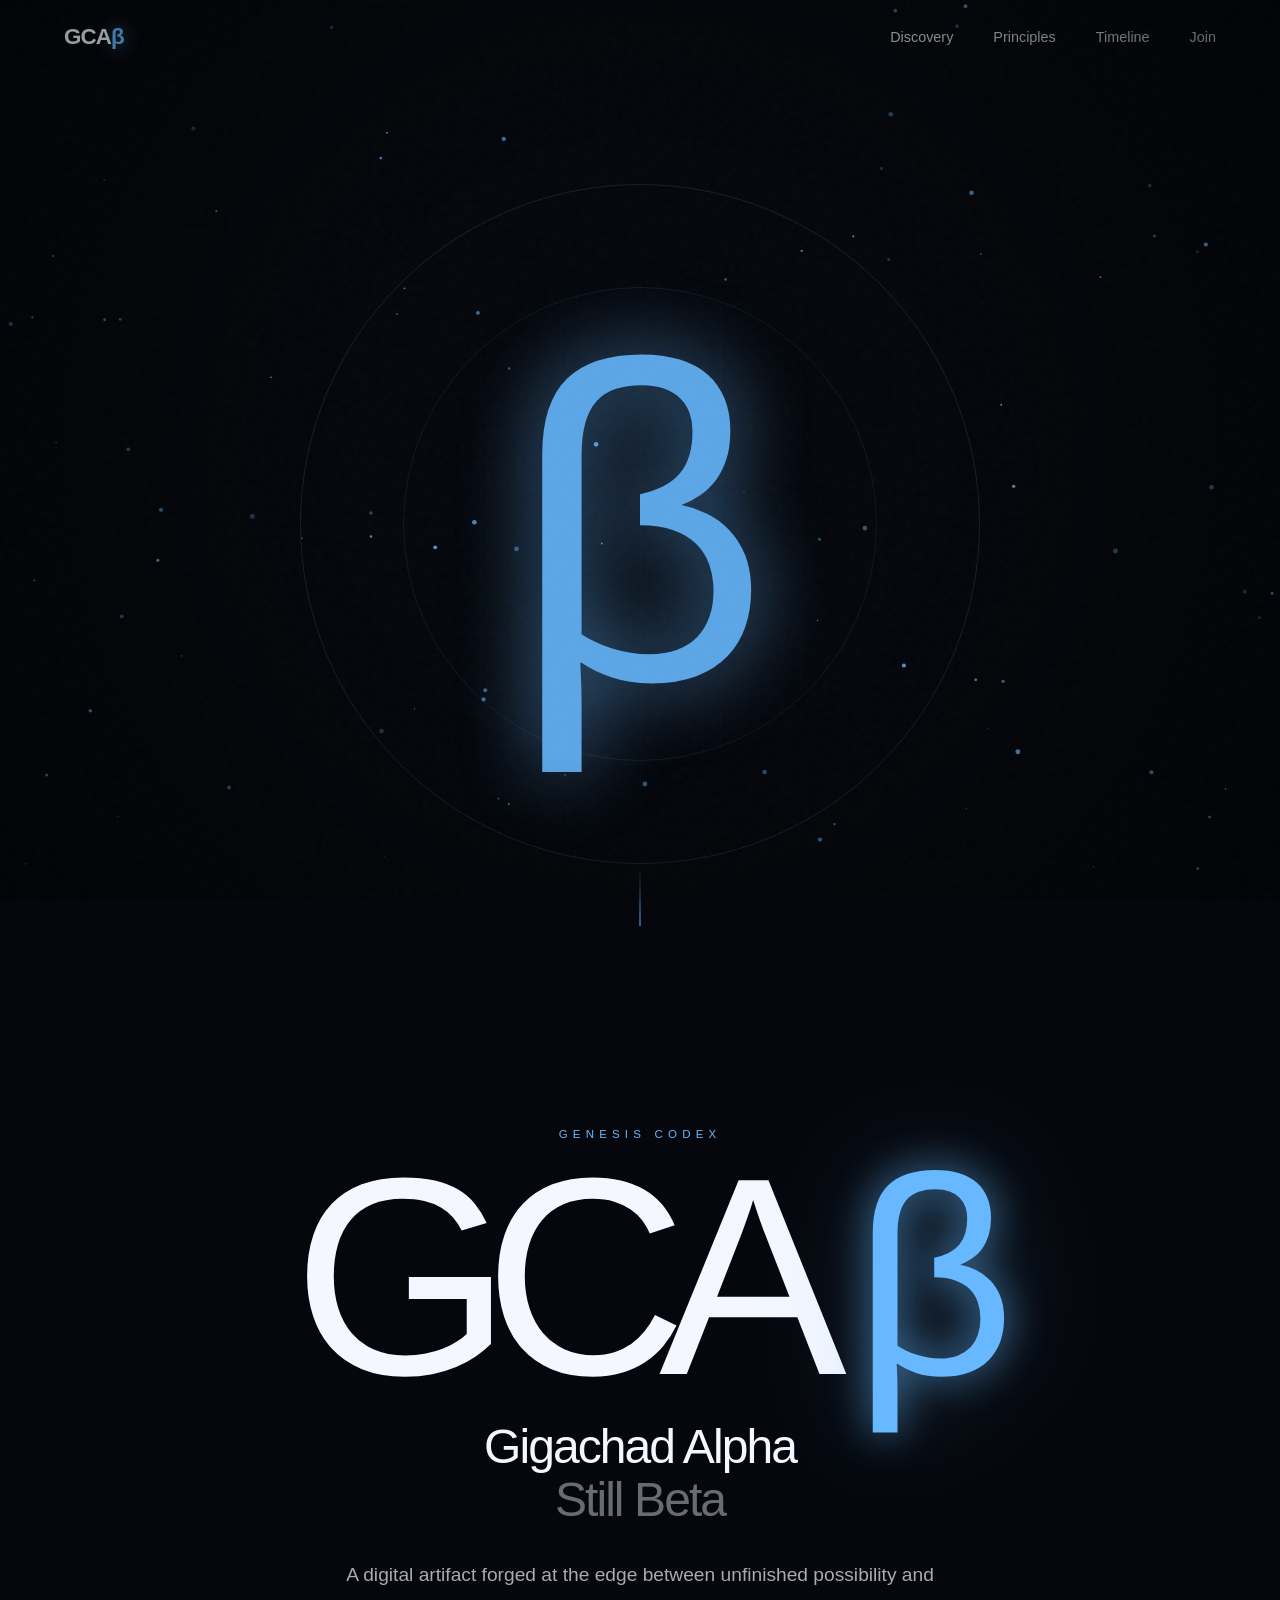
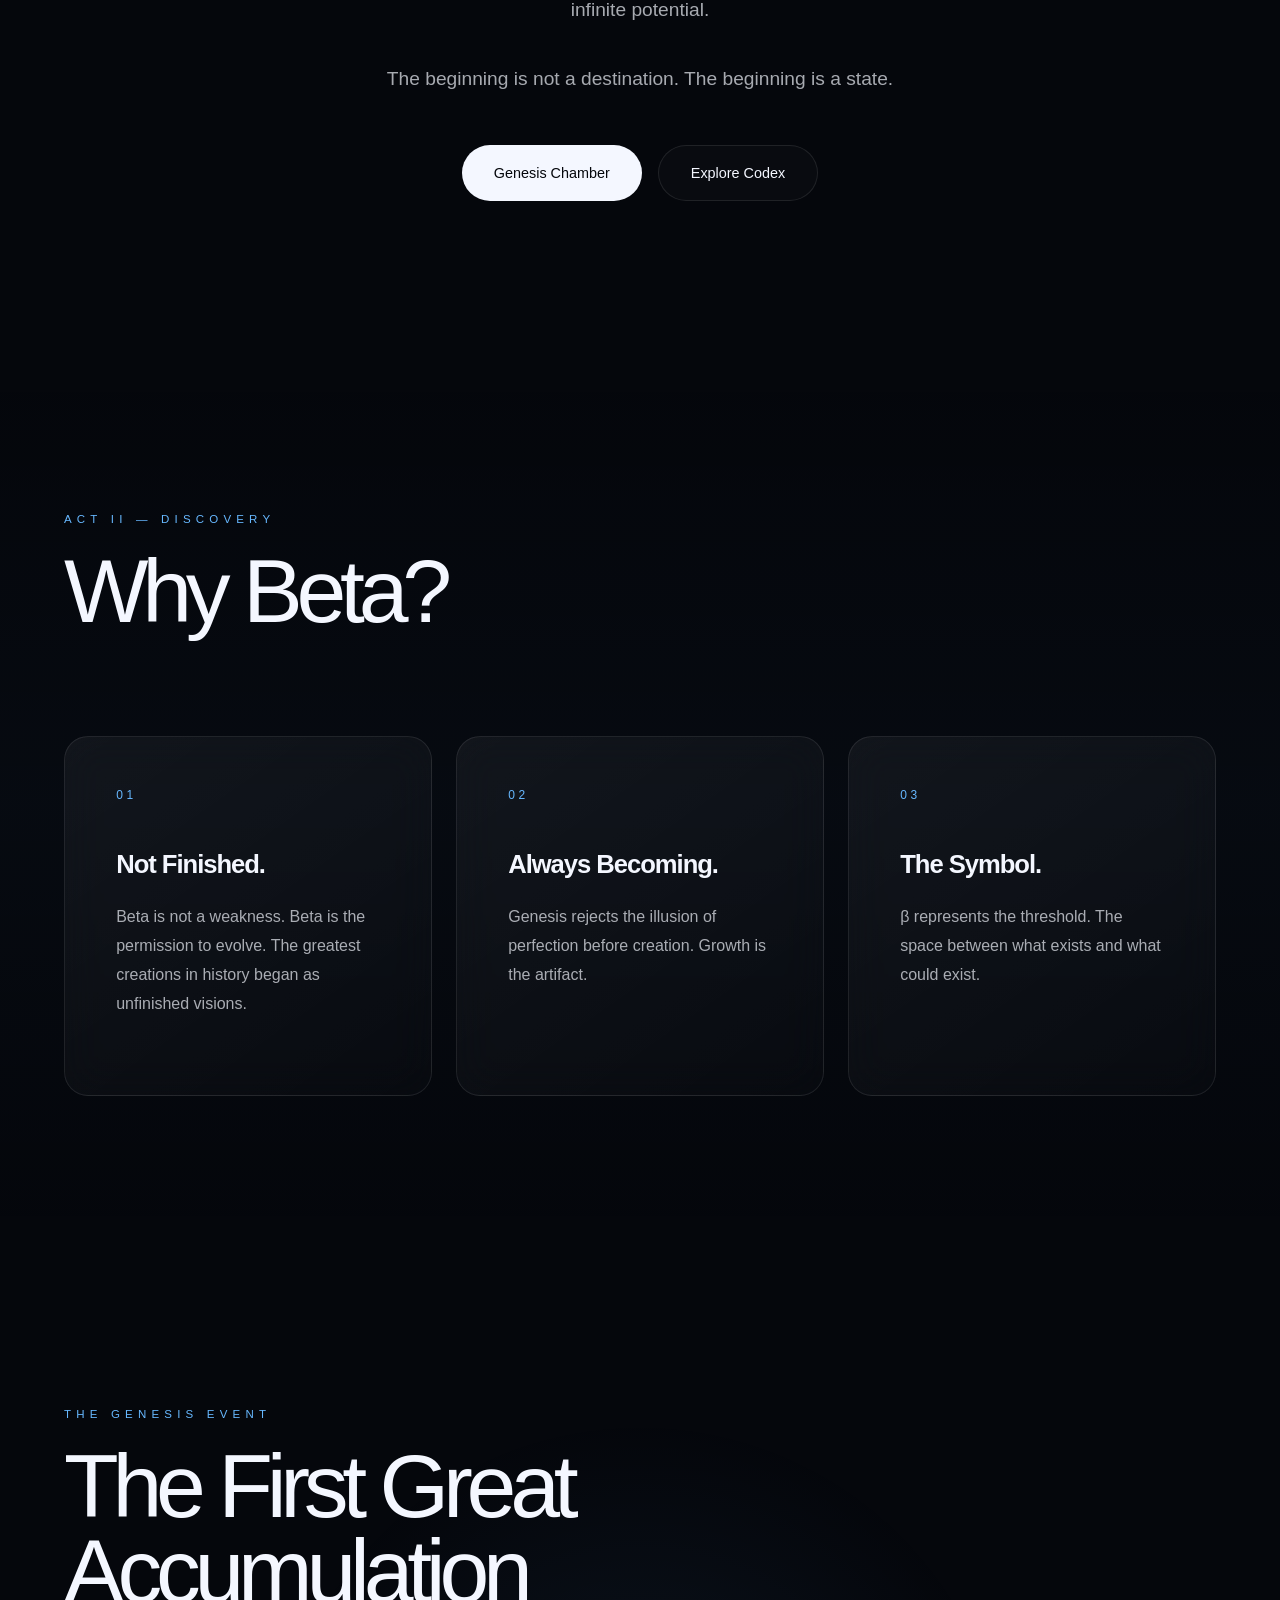
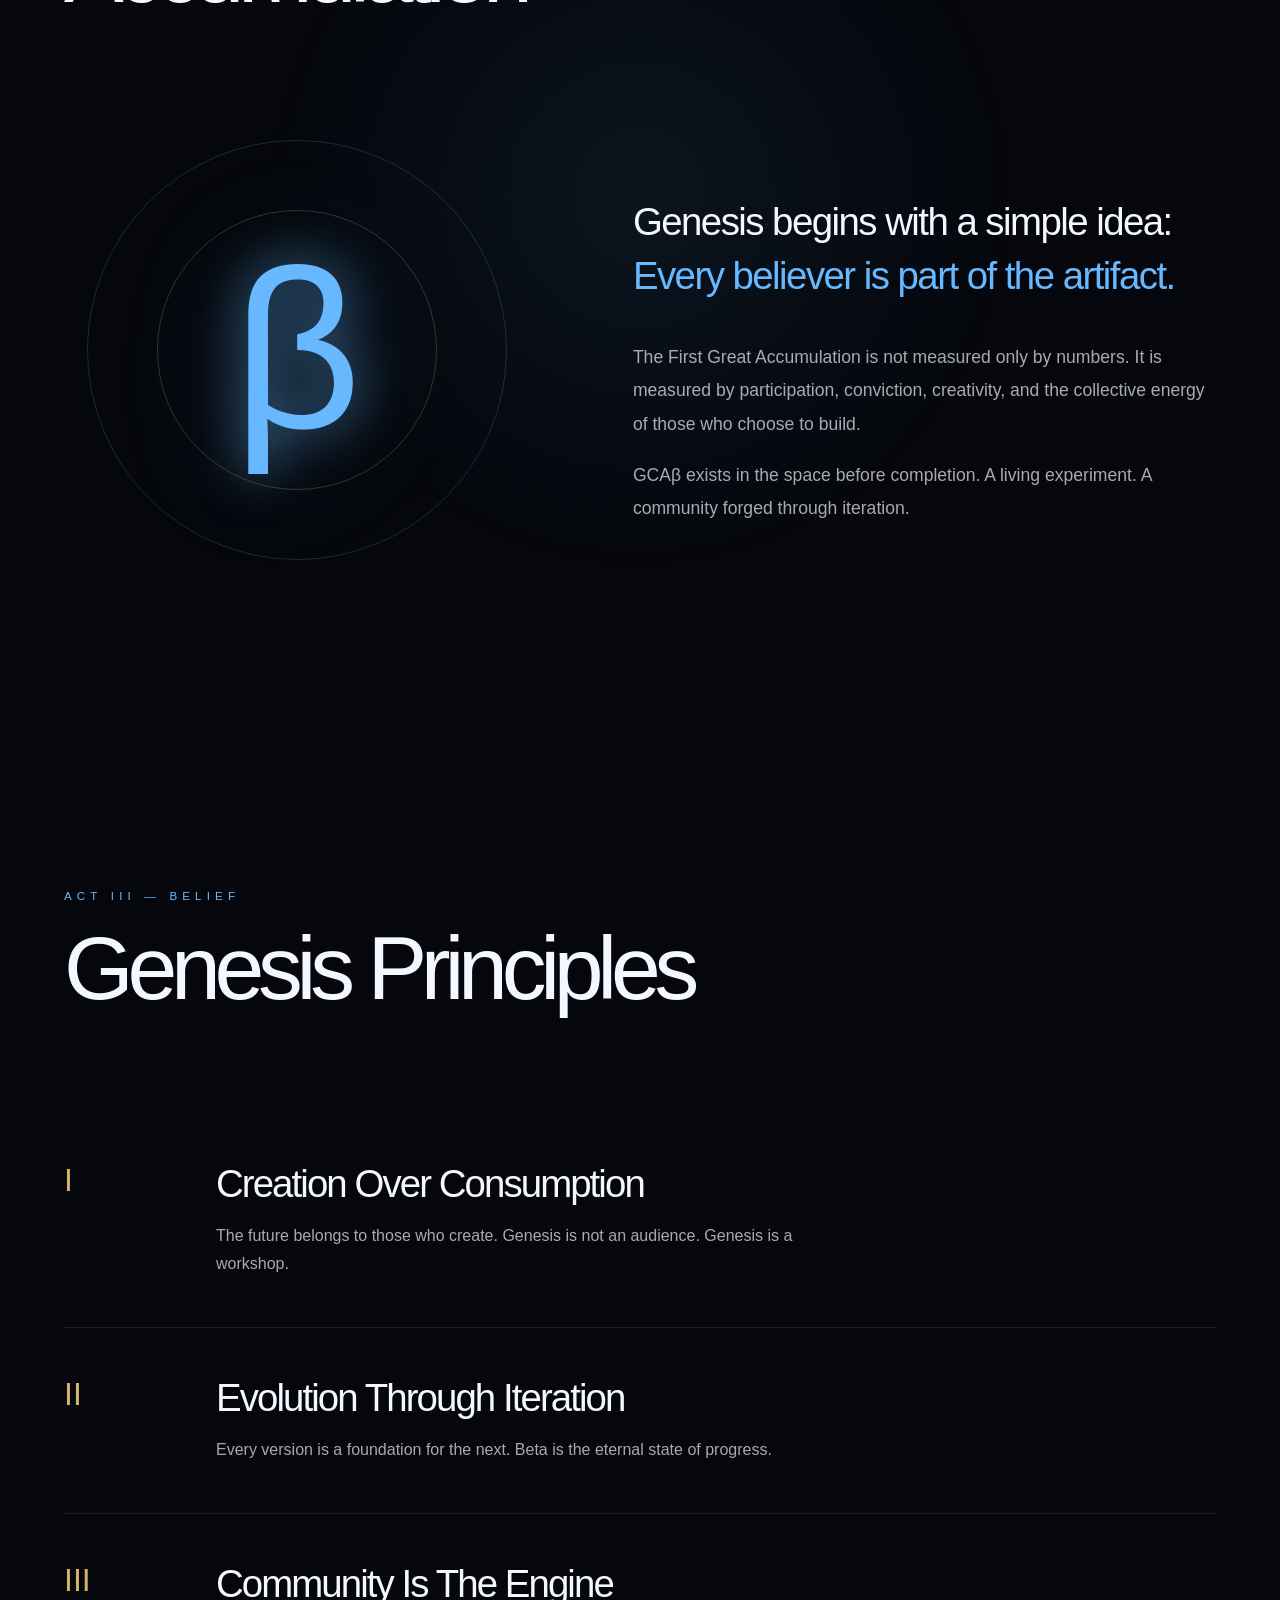
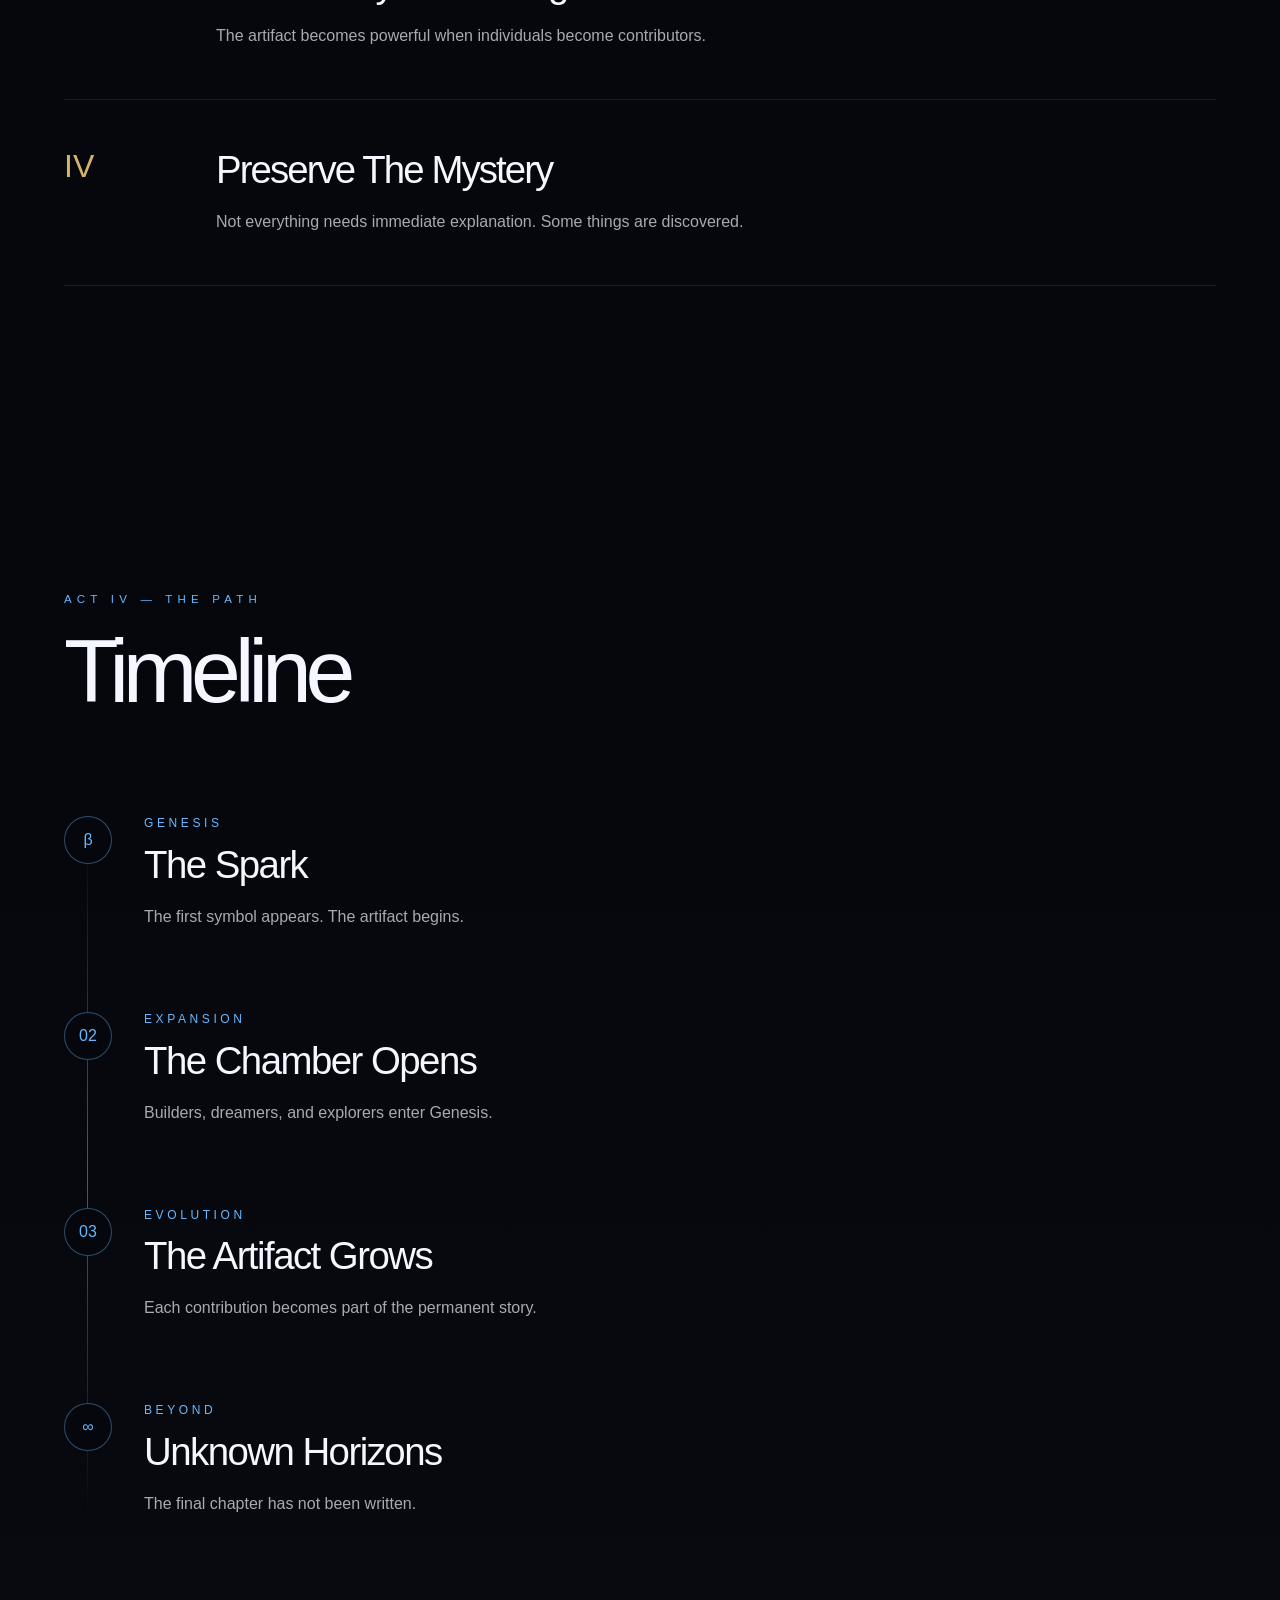
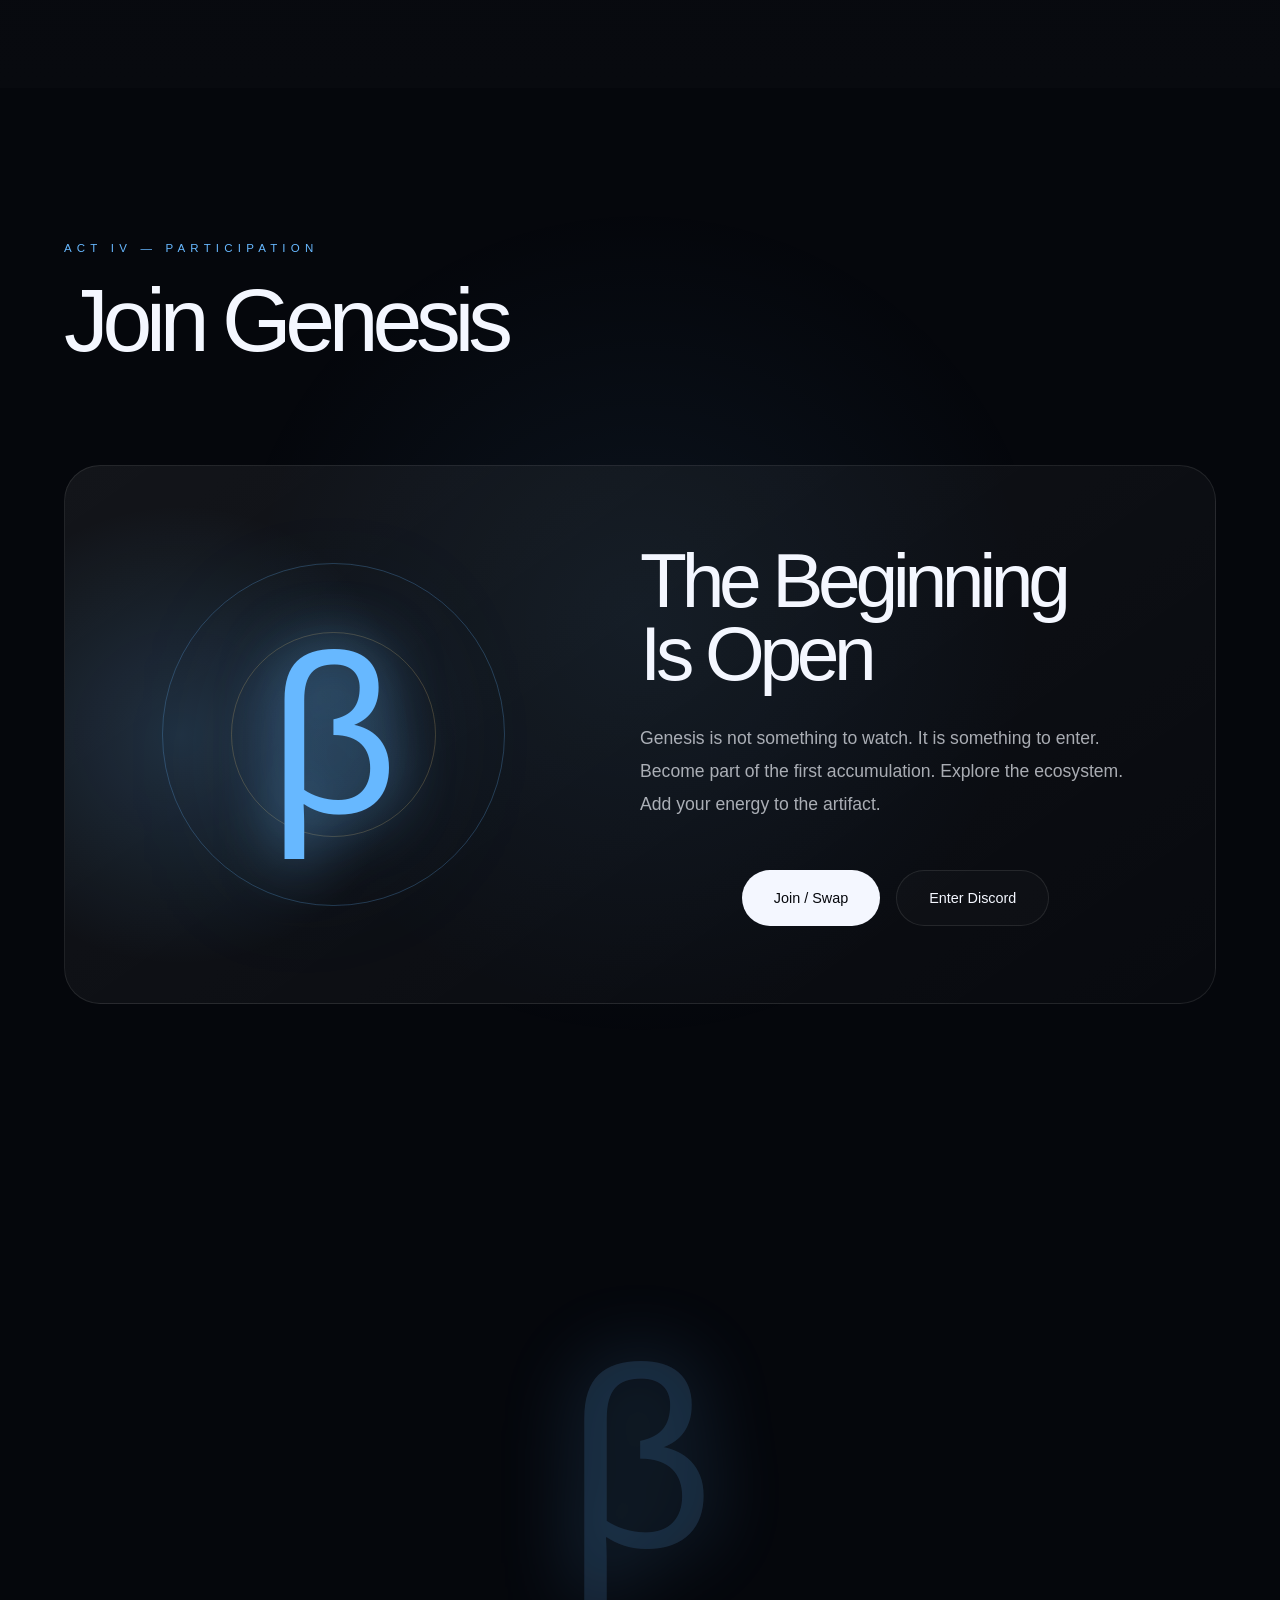
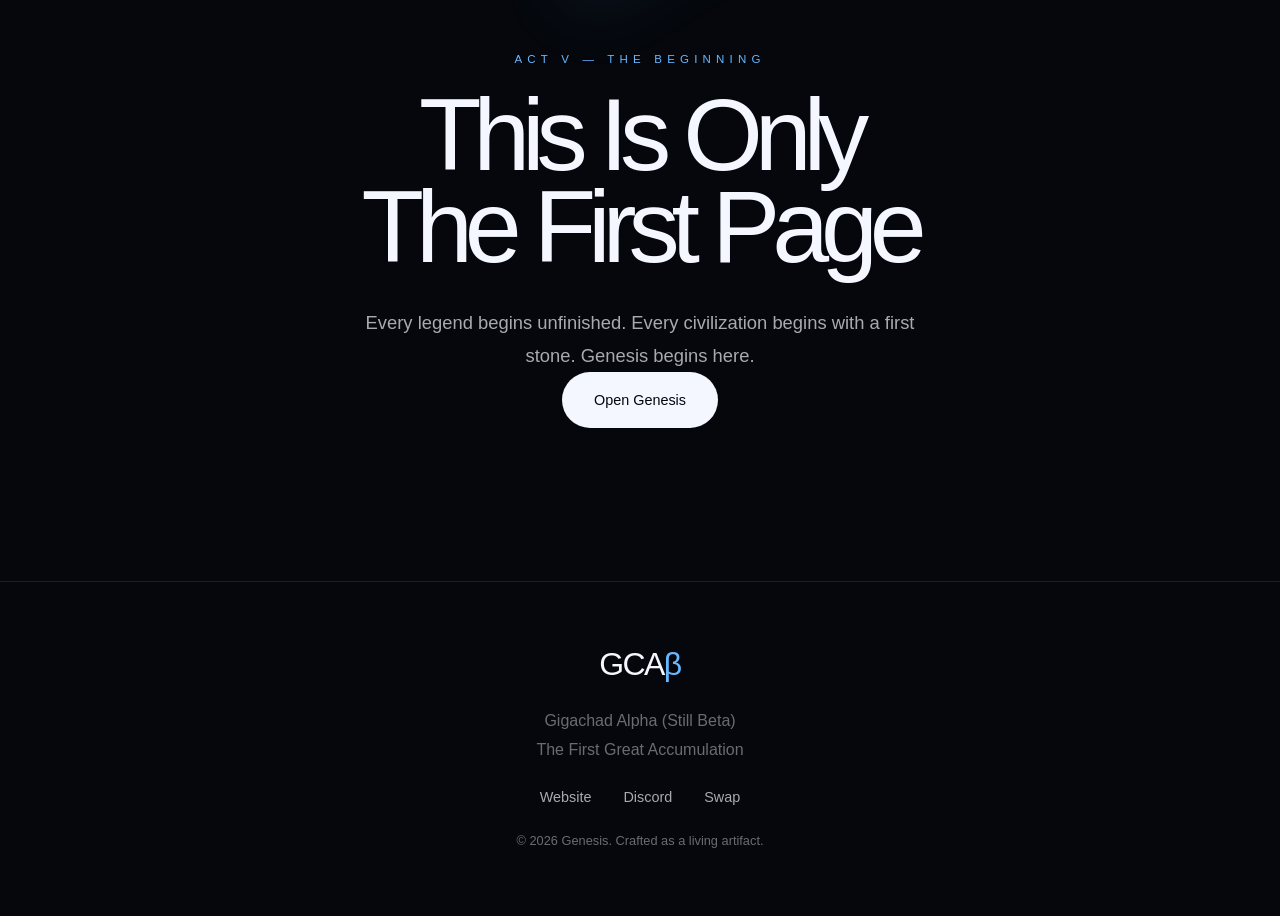
==== commit f59bdf15: "Update title and link to Genesis Chamber" ====
--- a/index.html
+++ b/index.html
@@ -5,7 +5,7 @@
 
     <meta name="viewport" content="width=device-width, initial-scale=1.0">
 
-    <title>GCAβ — Gigachad Alpha (Still Beta)</title>
+    <title>GCAβ - Genesis</title>
 
     <meta name="description" content="Genesis Codex. GCAβ — Gigachad Alpha (Still Beta). A digital artifact documenting the First Great Accumulation.">
 
@@ -181,11 +181,11 @@
                 <div class="hero-actions">
 
                     <a class="primary-button"
-                       href="https://gchbeta.github.io/GCA/"
+                       href="https://gchbeta.github.io/Genesis/Chamber/"
                        target="_blank"
                        rel="noopener noreferrer">
 
-                        Enter Genesis
+                        Genesis Chamber
 
                     </a>
 
@@ -1089,4 +1089,4 @@
 
 </body>
 
-</html>+</html>
